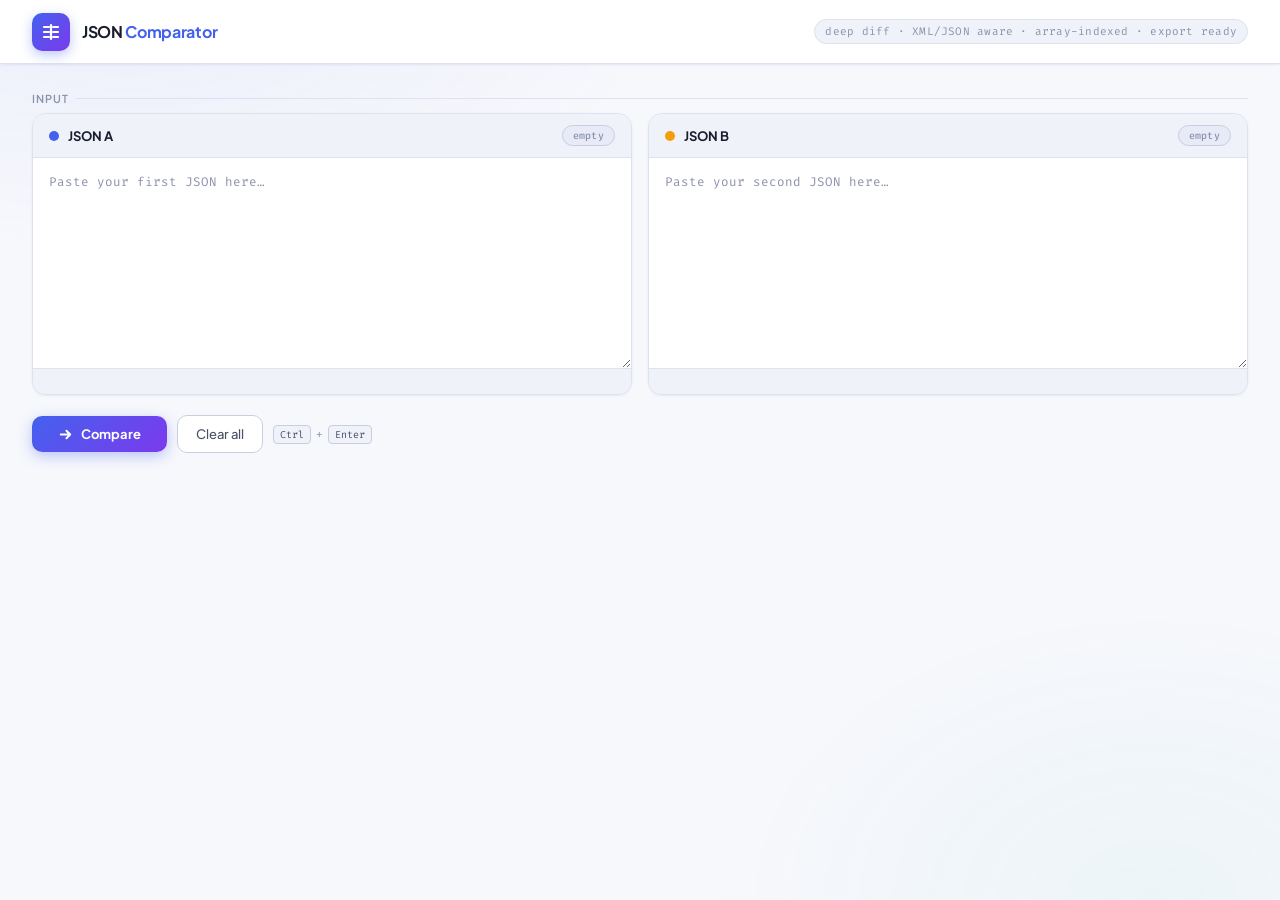
==== json-validator.html @ f87d9a8b "Update and rename json-validator.html.html to json-validator.html" ====
<!DOCTYPE html>
<html lang="en">
<head>
<meta charset="UTF-8"/>
<meta name="viewport" content="width=device-width, initial-scale=1.0"/>
<title>JSON Comparator</title>
<link href="https://fonts.googleapis.com/css2?family=Plus+Jakarta+Sans:wght@400;500;600;700&family=Fira+Code:wght@400;500&display=swap" rel="stylesheet"/>
<style>
*,*::before,*::after{box-sizing:border-box;margin:0;padding:0}
:root{
  --bg:#F7F8FC; --surface:#FFFFFF; --surface2:#F0F2FA; --surface3:#E8EBF7;
  --border:#DDE1F0; --border2:#C8CEDE;
  --text:#1A1D2E; --text2:#4A5068; --text3:#8B92AD;
  --blue:#4361EE; --blue-light:#EEF1FD; --blue-mid:#C5CEFC;
  --green:#2BB5A0; --green-light:#E8F8F6; --green-mid:#A8E6DF;
  --red:#E05263; --red-light:#FDEEF0; --red-mid:#F8BDC4;
  --amber:#F59E0B; --amber-light:#FEF3C7; --amber-mid:#FCD89A;
  --violet:#7C3AED; --violet-light:#EDE9FE;
  --radius-sm:6px; --radius:10px; --radius-lg:14px; --radius-xl:20px;
  --shadow-sm:0 1px 3px rgba(67,97,238,0.06),0 1px 2px rgba(0,0,0,0.04);
  --shadow:0 4px 16px rgba(67,97,238,0.08),0 1px 4px rgba(0,0,0,0.04);
  --shadow-lg:0 8px 32px rgba(67,97,238,0.12),0 2px 8px rgba(0,0,0,0.06);
  --sans:'Plus Jakarta Sans',sans-serif; --mono:'Fira Code',monospace;
}
html{font-family:var(--sans);background:var(--bg);color:var(--text);min-height:100vh}
body{min-height:100vh;display:flex;flex-direction:column}
body::before{content:'';position:fixed;inset:0;pointer-events:none;z-index:0;background:radial-gradient(ellipse 60% 40% at 10% 0%,rgba(67,97,238,0.06) 0%,transparent 70%),radial-gradient(ellipse 50% 50% at 90% 100%,rgba(43,181,160,0.05) 0%,transparent 70%)}

/* ── Header ── */
header{position:relative;z-index:10;background:var(--surface);border-bottom:1px solid var(--border);box-shadow:var(--shadow-sm);padding:0 2rem;display:flex;align-items:center;justify-content:space-between;height:64px;flex-shrink:0}
.logo{display:flex;align-items:center;gap:12px}
.logo-mark{width:38px;height:38px;border-radius:10px;background:linear-gradient(135deg,#4361EE 0%,#7C3AED 100%);display:flex;align-items:center;justify-content:center;box-shadow:0 4px 12px rgba(67,97,238,0.35)}
.logo-mark svg{width:20px;height:20px;fill:none;stroke:#fff;stroke-width:2.2;stroke-linecap:round;stroke-linejoin:round}
.logo-name{font-size:16px;font-weight:700;letter-spacing:-0.02em;color:var(--text)}
.logo-name em{font-style:normal;color:var(--blue)}
.header-tag{font-family:var(--mono);font-size:11px;color:var(--text3);background:var(--surface2);border:1px solid var(--border);padding:4px 10px;border-radius:20px;letter-spacing:0.02em}

/* ── Main ── */
main{position:relative;z-index:1;flex:1;display:flex;flex-direction:column;padding:1.75rem 2rem 2.5rem;gap:1.25rem;max-width:1440px;width:100%;margin:0 auto}
.section-label{font-size:11px;font-weight:600;letter-spacing:0.08em;text-transform:uppercase;color:var(--text3);display:flex;align-items:center;gap:8px;margin-bottom:8px}
.section-label::after{content:'';flex:1;height:1px;background:var(--border)}

/* ── Editors ── */
.editors{display:grid;grid-template-columns:1fr 1fr;gap:1rem}
.panel{background:var(--surface);border:1px solid var(--border);border-radius:var(--radius-lg);box-shadow:var(--shadow-sm);overflow:hidden;display:flex;flex-direction:column;transition:box-shadow 0.2s,border-color 0.2s}
.panel:focus-within{border-color:var(--blue-mid);box-shadow:var(--shadow)}
.panel-head{padding:11px 16px;display:flex;align-items:center;justify-content:space-between;background:var(--surface2);border-bottom:1px solid var(--border)}
.panel-id{display:flex;align-items:center;gap:9px;font-size:13px;font-weight:700;color:var(--text)}
.dot{width:10px;height:10px;border-radius:50%;flex-shrink:0}
.dot-a{background:var(--blue)} .dot-b{background:var(--amber)}
.badge{font-size:10px;font-family:var(--mono);font-weight:500;padding:3px 10px;border-radius:20px;letter-spacing:0.03em;transition:all 0.2s}
.badge-empty{background:var(--surface3);border:1px solid var(--border2);color:var(--text3)}
.badge-ok{background:var(--green-light);border:1px solid var(--green-mid);color:var(--green)}
.badge-err{background:var(--red-light);border:1px solid var(--red-mid);color:var(--red)}
textarea{flex:1;min-height:210px;resize:vertical;background:#fff;border:none;outline:none;color:var(--text);font-family:var(--mono);font-size:12.5px;line-height:1.7;padding:14px 16px;caret-color:var(--blue)}
textarea::placeholder{color:var(--text3)}
.panel-foot{border-top:1px solid var(--border);padding:6px 16px;min-height:26px;background:var(--surface2)}
.err-msg{font-size:11px;font-family:var(--mono);color:var(--red)}

/* ── Action bar ── */
.action-bar{display:flex;align-items:center;gap:10px;flex-wrap:wrap}
.btn-compare{font-family:var(--sans);font-size:13px;font-weight:700;padding:10px 26px;background:linear-gradient(135deg,#4361EE 0%,#7C3AED 100%);color:#fff;border:none;border-radius:var(--radius);cursor:pointer;box-shadow:0 4px 14px rgba(67,97,238,0.35);transition:transform 0.15s,box-shadow 0.15s;display:flex;align-items:center;gap:8px}
.btn-compare:hover{transform:translateY(-1px);box-shadow:0 6px 20px rgba(67,97,238,0.42)}
.btn-compare:active{transform:scale(0.97)}
.btn-compare svg{width:15px;height:15px}
.btn-clear{font-family:var(--sans);font-size:13px;font-weight:500;padding:10px 18px;background:var(--surface);color:var(--text2);border:1px solid var(--border2);border-radius:var(--radius);cursor:pointer;transition:all 0.15s}
.btn-clear:hover{background:var(--surface2);color:var(--text)}
.btn-export{font-family:var(--sans);font-size:12px;font-weight:600;padding:8px 14px;background:var(--surface);color:var(--text2);border:1px solid var(--border2);border-radius:var(--radius);cursor:pointer;transition:all 0.15s;display:flex;align-items:center;gap:6px}
.btn-export:hover{background:var(--surface2);color:var(--blue);border-color:var(--blue-mid)}
.btn-export svg{width:13px;height:13px;stroke:currentColor;fill:none;stroke-width:2;stroke-linecap:round;stroke-linejoin:round}
.export-group{display:flex;gap:6px;margin-left:auto}
.kbd-hint{font-family:var(--mono);font-size:11px;color:var(--text3);display:flex;align-items:center;gap:5px}
kbd{background:var(--surface2);border:1px solid var(--border2);border-radius:4px;padding:2px 6px;font-size:10px;font-family:var(--mono);color:var(--text2)}

/* ── Results ── */
.results{display:none;flex-direction:column;gap:1rem}
.results.visible{display:flex}
@keyframes fadeUp{from{opacity:0;transform:translateY(10px)}to{opacity:1;transform:translateY(0)}}
.results.visible{animation:fadeUp 0.3s ease}

/* ── Metrics ── */
.metrics{display:flex;gap:10px;flex-wrap:wrap}
.metric{background:var(--surface);border:1px solid var(--border);border-radius:var(--radius-lg);box-shadow:var(--shadow-sm);padding:14px 20px;min-width:100px;display:flex;flex-direction:column;gap:4px}
.metric-val{font-size:28px;font-weight:700;line-height:1;letter-spacing:-0.02em}
.metric-label{font-size:11px;font-weight:500;color:var(--text3);letter-spacing:0.04em}
.m-total .metric-val{color:var(--text)} .m-same .metric-val{color:var(--green)}
.m-diff .metric-val{color:var(--red)} .m-only-a .metric-val{color:var(--blue)} .m-only-b .metric-val{color:var(--amber)}

/* ── Controls ── */
.controls{display:flex;align-items:center;gap:10px;flex-wrap:wrap}
.filters{display:flex;gap:6px;flex-wrap:wrap}
.filter-btn{font-family:var(--sans);font-size:12px;font-weight:600;padding:6px 14px;border-radius:20px;border:1.5px solid var(--border2);background:var(--surface);color:var(--text2);cursor:pointer;transition:all 0.15s}
.filter-btn:hover{background:var(--surface2)}
.filter-btn.active{background:var(--blue);border-color:var(--blue);color:#fff;box-shadow:0 2px 8px rgba(67,97,238,0.3)}
.filter-btn.f-same.active{background:var(--green);border-color:var(--green);color:#fff;box-shadow:0 2px 8px rgba(43,181,160,0.3)}
.filter-btn.f-different.active{background:var(--red);border-color:var(--red);color:#fff;box-shadow:0 2px 8px rgba(224,82,99,0.3)}
.filter-btn.f-only-a.active{background:var(--blue);border-color:var(--blue);color:#fff}
.filter-btn.f-only-b.active{background:var(--amber);border-color:var(--amber);color:#fff;box-shadow:0 2px 8px rgba(245,158,11,0.3)}
.search-wrap{margin-left:auto}
.search-box{position:relative;display:flex;align-items:center}
.search-box svg{position:absolute;left:10px;width:14px;height:14px;stroke:var(--text3);stroke-width:2;fill:none;pointer-events:none}
.search-box input{font-family:var(--sans);font-size:13px;padding:7px 12px 7px 32px;width:220px;background:var(--surface);color:var(--text);border:1px solid var(--border2);border-radius:var(--radius);outline:none;transition:all 0.2s;box-shadow:var(--shadow-sm)}
.search-box input:focus{border-color:var(--blue);box-shadow:0 0 0 3px rgba(67,97,238,0.12)}
.search-box input::placeholder{color:var(--text3)}

/* ── Table ── */
.table-card{background:var(--surface);border:1px solid var(--border);border-radius:var(--radius-lg);box-shadow:var(--shadow);overflow:hidden;overflow-x:auto}
table{width:100%;border-collapse:collapse;table-layout:fixed;min-width:600px}
thead{background:var(--surface2)}
th{padding:11px 16px;text-align:left;font-size:11px;font-weight:600;color:var(--text3);letter-spacing:0.07em;text-transform:uppercase;border-bottom:2px solid var(--border)}
td{padding:10px 16px;font-size:12.5px;border-bottom:1px solid var(--border);vertical-align:top;word-break:break-word;transition:background 0.1s}
tr:last-child td{border-bottom:none}
tbody tr.data-row:hover td{background:var(--blue-light)}
tr.grp td{background:var(--surface2);font-size:11px;font-weight:700;letter-spacing:0.06em;color:var(--text3);text-transform:uppercase;padding:6px 16px;border-bottom:1px solid var(--border)}
tr.grp td .grp-name{color:var(--blue);font-family:var(--mono);font-size:12px}
tr.grp td .grp-meta{color:var(--text3);font-size:10px;font-weight:400}
col.ck{width:22%} col.cs{width:10%} col.ca{width:30%} col.cb{width:30%} col.cact{width:8%}
.kpath{font-family:var(--mono);font-size:11px;color:var(--text3)}
.kleaf{font-family:var(--mono);font-size:12px;font-weight:500;color:var(--text)}
.pill{display:inline-block;padding:3px 10px;border-radius:20px;font-size:10px;font-weight:700;letter-spacing:0.03em}
.p-same{background:var(--green-light);color:var(--green);border:1px solid var(--green-mid)}
.p-diff{background:var(--red-light);color:var(--red);border:1px solid var(--red-mid)}
.p-oa{background:var(--blue-light);color:var(--blue);border:1px solid var(--blue-mid)}
.p-ob{background:var(--amber-light);color:var(--amber);border:1px solid var(--amber-mid)}
.val{font-family:var(--mono);font-size:12px}
.v-null{color:var(--text3)} .v-bool{color:var(--violet)} .v-num{color:#E67E22}
.v-str{color:var(--text)} .v-a{color:var(--blue)} .v-b{color:#D97706} .v-miss{color:var(--text3);font-style:italic}
.val-truncated{cursor:pointer;position:relative}
.val-truncated .truncated-text{display:block;max-height:60px;overflow:hidden;position:relative}
.val-truncated .truncated-text::after{content:'';position:absolute;bottom:0;left:0;right:0;height:20px;background:linear-gradient(transparent,rgba(255,255,255,0.9))}

/* ── Row actions ── */
.row-actions{display:flex;gap:4px;align-items:flex-start;flex-wrap:wrap}
.icon-btn{display:inline-flex;align-items:center;justify-content:center;width:26px;height:26px;border-radius:6px;border:1px solid var(--border2);background:var(--surface);cursor:pointer;transition:all 0.15s;color:var(--text3)}
.icon-btn:hover{background:var(--blue-light);border-color:var(--blue-mid);color:var(--blue)}
.icon-btn svg{width:13px;height:13px;stroke:currentColor;fill:none;stroke-width:2;stroke-linecap:round;stroke-linejoin:round}
.icon-btn.copied{background:var(--green-light);border-color:var(--green-mid);color:var(--green)}

/* ── Expand panel ── */
tr.expand-row td{padding:0;border-bottom:1px solid var(--border)}
.expand-panel{display:none;padding:16px;background:var(--surface2)}
.expand-panel.open{display:block}
.expand-panel-inner{display:grid;grid-template-columns:1fr 1fr;gap:12px}
.diff-pane{background:var(--surface);border:1px solid var(--border);border-radius:var(--radius);overflow:hidden}
.diff-pane-head{padding:7px 12px;font-size:11px;font-weight:700;letter-spacing:0.05em;border-bottom:1px solid var(--border);display:flex;align-items:center;justify-content:space-between}
.diff-pane-head.pa{background:var(--blue-light);color:var(--blue)}
.diff-pane-head.pb{background:var(--amber-light);color:var(--amber)}
.diff-pane-head.ps{background:var(--green-light);color:var(--green)}
.diff-pane-copy{cursor:pointer;font-size:10px;padding:2px 8px;border-radius:4px;border:1px solid currentColor;opacity:0.7;background:transparent;font-family:var(--sans);font-weight:600;transition:opacity 0.15s}
.diff-pane-copy:hover{opacity:1}
.diff-body{padding:12px;font-family:var(--mono);font-size:11.5px;line-height:1.7;overflow-x:auto;max-height:340px;overflow-y:auto;white-space:pre}
/* line-diff highlights */
.diff-line{display:block;padding:0 4px;margin:0 -4px;border-radius:3px}
.diff-line.added{background:rgba(43,181,160,0.12);color:var(--green)}
.diff-line.removed{background:rgba(224,82,99,0.12);color:var(--red);text-decoration:line-through;text-decoration-color:rgba(224,82,99,0.4)}
.diff-line.changed-a{background:rgba(67,97,238,0.1);color:var(--blue)}
.diff-line.changed-b{background:rgba(245,158,11,0.12);color:#D97706}
.xml-tag{color:#7C3AED} .xml-attr{color:#E05263} .xml-val{color:var(--green)} .xml-text{color:var(--text)}
.json-key{color:var(--blue)} .json-str{color:var(--green)} .json-num{color:#E67E22} .json-bool{color:var(--violet)} .json-null{color:var(--text3)}

.no-rows{padding:48px;text-align:center;color:var(--text3);font-size:14px}
.no-rows strong{display:block;font-size:16px;margin-bottom:4px;color:var(--text2)}

/* ── Modal ── */
.modal-overlay{display:none;position:fixed;inset:0;background:rgba(26,29,46,0.5);z-index:1000;align-items:center;justify-content:center;backdrop-filter:blur(4px)}
.modal-overlay.open{display:flex}
.modal{background:var(--surface);border:1px solid var(--border);border-radius:var(--radius-xl);box-shadow:var(--shadow-lg);width:min(90vw,800px);max-height:80vh;display:flex;flex-direction:column;overflow:hidden}
.modal-head{padding:16px 20px;border-bottom:1px solid var(--border);display:flex;align-items:center;justify-content:space-between;background:var(--surface2)}
.modal-title{font-size:14px;font-weight:700;color:var(--text)}
.modal-sub{font-size:11px;font-family:var(--mono);color:var(--text3);margin-top:2px}
.modal-close{width:28px;height:28px;border-radius:6px;border:1px solid var(--border2);background:transparent;cursor:pointer;display:flex;align-items:center;justify-content:center;color:var(--text2);transition:all 0.15s}
.modal-close:hover{background:var(--red-light);border-color:var(--red-mid);color:var(--red)}
.modal-close svg{width:14px;height:14px;stroke:currentColor;fill:none;stroke-width:2.5;stroke-linecap:round}
.modal-body{overflow-y:auto;padding:16px;display:grid;grid-template-columns:1fr 1fr;gap:12px;flex:1}

/* scrollbar */
::-webkit-scrollbar{width:6px;height:6px}
::-webkit-scrollbar-track{background:transparent}
::-webkit-scrollbar-thumb{background:var(--border2);border-radius:3px}
::-webkit-scrollbar-thumb:hover{background:var(--blue-mid)}

@media(max-width:700px){
  .editors{grid-template-columns:1fr} main{padding:1rem}
  .controls{flex-direction:column;align-items:flex-start}
  .search-wrap{margin-left:0;width:100%} .search-box input{width:100%}
  .kbd-hint,.header-tag{display:none}
  .expand-panel-inner{grid-template-columns:1fr}
  .modal-body{grid-template-columns:1fr}
}
</style>
</head>
<body>

<header>
  <div class="logo">
    <div class="logo-mark">
      <svg viewBox="0 0 20 20"><path d="M3 5h5M3 10h5M3 15h5"/><path d="M12 5h5M12 10h5M12 15h5"/><line x1="10" y1="3" x2="10" y2="17"/></svg>
    </div>
    <div class="logo-name">JSON <em>Comparator</em></div>
  </div>
  <div class="header-tag">deep diff · XML/JSON aware · array-indexed · export ready</div>
</header>

<main>
  <div>
    <div class="section-label">Input</div>
    <div class="editors">
      <div class="panel">
        <div class="panel-head">
          <div class="panel-id"><div class="dot dot-a"></div>JSON A</div>
          <span class="badge badge-empty" id="badge-a">empty</span>
        </div>
        <textarea id="ta-a" placeholder="Paste your first JSON here…"></textarea>
        <div class="panel-foot"><div class="err-msg" id="err-a"></div></div>
      </div>
      <div class="panel">
        <div class="panel-head">
          <div class="panel-id"><div class="dot dot-b"></div>JSON B</div>
          <span class="badge badge-empty" id="badge-b">empty</span>
        </div>
        <textarea id="ta-b" placeholder="Paste your second JSON here…"></textarea>
        <div class="panel-foot"><div class="err-msg" id="err-b"></div></div>
      </div>
    </div>
  </div>

  <div class="action-bar">
    <button class="btn-compare" id="btn-compare">
      <svg viewBox="0 0 16 16" fill="none" stroke="currentColor" stroke-width="2.2" stroke-linecap="round" stroke-linejoin="round"><path d="M3 8h10M9 4l4 4-4 4"/></svg>
      Compare
    </button>
    <button class="btn-clear" id="btn-clear">Clear all</button>
    <div class="kbd-hint"><kbd>Ctrl</kbd><span>+</span><kbd>Enter</kbd></div>
    <div class="export-group" id="export-group" style="display:none">
      <button class="btn-export" id="btn-csv">
        <svg viewBox="0 0 16 16"><rect x="2" y="2" width="12" height="12" rx="1"/><path d="M2 6h12M6 6v8"/></svg>
        Export CSV
      </button>
      <button class="btn-export" id="btn-html">
        <svg viewBox="0 0 16 16"><path d="M4 4l-2 8 2 0M12 4l2 8-2 0M6 12l4 0M7 8l2 0"/></svg>
        Export HTML
      </button>
    </div>
  </div>

  <div class="results" id="results">
    <div>
      <div class="section-label">Summary</div>
      <div class="metrics" id="metrics"></div>
    </div>
    <div>
      <div class="section-label">Detailed comparison</div>
      <div class="controls">
        <div class="filters" id="filters">
          <button class="filter-btn active" data-f="all">All</button>
          <button class="filter-btn f-same" data-f="same">Same</button>
          <button class="filter-btn f-different" data-f="different">Different</button>
          <button class="filter-btn f-only-a" data-f="only-a">Only in A</button>
          <button class="filter-btn f-only-b" data-f="only-b">Only in B</button>
        </div>
        <div class="search-wrap">
          <div class="search-box">
            <svg viewBox="0 0 16 16"><circle cx="6.5" cy="6.5" r="4"/><path d="M10 10l3 3"/></svg>
            <input type="text" id="search" placeholder="Search parameter…"/>
          </div>
        </div>
      </div>
      <div style="margin-top:10px" class="table-card">
        <table id="main-table">
          <colgroup><col class="ck"><col class="cs"><col class="ca"><col class="cb"><col class="cact"></colgroup>
          <thead><tr><th>Parameter</th><th>Status</th><th>Value — A</th><th>Value — B</th><th>Actions</th></tr></thead>
          <tbody id="tbody"></tbody>
        </table>
      </div>
    </div>
  </div>
</main>

<!-- Modal for full diff -->
<div class="modal-overlay" id="modal-overlay">
  <div class="modal">
    <div class="modal-head">
      <div>
        <div class="modal-title" id="modal-title">Full diff</div>
        <div class="modal-sub" id="modal-sub"></div>
      </div>
      <button class="modal-close" id="modal-close"><svg viewBox="0 0 14 14"><path d="M1 1l12 12M13 1L1 13"/></svg></button>
    </div>
    <div class="modal-body" id="modal-body"></div>
  </div>
</div>

<script>
(function(){
const $=id=>document.getElementById(id);
const taA=$('ta-a'),taB=$('ta-b'),errA=$('err-a'),errB=$('err-b');
const bA=$('badge-a'),bB=$('badge-b');
const resultsEl=$('results'),metricsEl=$('metrics'),tbody=$('tbody');
const searchIn=$('search'),filtersEl=$('filters');
const exportGrp=$('export-group');
let allRows=[],activeFilter='all',searchQuery='';

/* ── Parse ── */
function tryParse(s){s=s.trim();if(!s)return{ok:false,empty:true};try{return{ok:true,val:JSON.parse(s)};}catch(e){return{ok:false,err:e.message};}}
function esc(s){return String(s).replace(/&/g,'&amp;').replace(/</g,'&lt;').replace(/>/g,'&gt;');}

/* ── Deep flatten ── */
function flatten(node){
  const out={};
  function walk(n,p){
    if(n===null||typeof n!=='object'){out[p]=n;return;}
    if(Array.isArray(n)){if(!n.length){out[p]='[]';return;}n.forEach((x,i)=>walk(x,p+'['+i+']'));return;}
    const ks=Object.keys(n);if(!ks.length){out[p]='{}';return;}ks.forEach(k=>walk(n[k],p?p+'.'+k:k));
  }
  walk(node,'');return out;
}

/* ── Detect content type ── */
function detectType(s){
  if(typeof s!=='string')return'plain';
  const t=s.trim();
  if(t.startsWith('<')&&t.includes('>'))return'xml';
  if((t.startsWith('{')||t.startsWith('['))&&(t.includes(':')||t.includes(',')))return'json';
  return'plain';
}

/* ── Pretty print XML ── */
function prettyXML(xml){
  try{
    let indent=0,out='',inTag=false;
    const lines=xml.replace(/>\s*</g,'>\n<').split('\n');
    lines.forEach(line=>{
      line=line.trim();if(!line)return;
      if(line.match(/^<\/[^>]+>$/))indent=Math.max(0,indent-1);
      out+='  '.repeat(indent)+line+'\n';
      if(line.match(/^<[^\/!][^>]*[^\/]>$/)&&!line.match(/^<[^>]+\/>$/))indent++;
      else if(line.match(/^<[^\/!][^>]*\/>$/)){}
    });
    return out.trim();
  }catch(e){return xml;}
}

/* ── Pretty print JSON ── */
function prettyJSON(s){try{return JSON.stringify(JSON.parse(s),null,2);}catch(e){return s;}}

/* ── Syntax highlight XML ── */
function highlightXML(s){
  return esc(s)
    .replace(/(&lt;\/?[\w:.-]+)(\s|&gt;)/g,'<span class="xml-tag">$1</span>$2')
    .replace(/(&lt;[\w:.-]+)((?:\s+[\w:.-]+=(?:"[^"]*"|'[^']*'))*)/g,(_,tag,attrs)=>tag+attrs.replace(/([\w:.-]+)=(&quot;[^&]*&quot;|'[^']*')/g,'<span class="xml-attr">$1</span>=<span class="xml-val">$2</span>'))
    .replace(/&gt;([^&<]+)&lt;/g,'&gt;<span class="xml-text">$1</span>&lt;');
}

/* ── Syntax highlight JSON ── */
function highlightJSON(s){
  return esc(s)
    .replace(/"([^"]+)"(\s*:)/g,'<span class="json-key">"$1"</span>$2')
    .replace(/:\s*"([^"]*)"/g,': <span class="json-str">"$1"</span>')
    .replace(/:\s*(-?\d+\.?\d*)/g,': <span class="json-num">$1</span>')
    .replace(/:\s*(true|false)/g,': <span class="json-bool">$1</span>')
    .replace(/:\s*(null)/g,': <span class="json-null">$1</span>');
}

/* ── Line diff ── */
function lineDiff(a,b){
  const la=a.split('\n'),lb=b.split('\n');
  const outA=[],outB=[];
  const maxLen=Math.max(la.length,lb.length);
  for(let i=0;i<maxLen;i++){
    const lineA=la[i],lineB=lb[i];
    if(lineA===undefined){outA.push({text:'',cls:'removed'});outB.push({text:lineB,cls:'added'});}
    else if(lineB===undefined){outA.push({text:lineA,cls:'removed'});outB.push({text:'',cls:'added'});}
    else if(lineA===lineB){outA.push({text:lineA,cls:''});outB.push({text:lineB,cls:''});}
    else{outA.push({text:lineA,cls:'changed-a'});outB.push({text:lineB,cls:'changed-b'});}
  }
  return{outA,outB};
}

function renderDiffLines(lines,highlighter){
  return lines.map(l=>{
    const h=highlighter?highlighter(l.text):esc(l.text);
    return l.cls?`<span class="diff-line ${l.cls}">${h||'&nbsp;'}</span>`:`<span class="diff-line">${h||'&nbsp;'}</span>`;
  }).join('\n');
}

/* ── Live validate ── */
function lv(ta,err,badge){
  const v=ta.value.trim();
  if(!v){err.textContent='';badge.className='badge badge-empty';badge.textContent='empty';return;}
  const r=tryParse(v);
  if(r.ok){err.textContent='';badge.className='badge badge-ok';badge.textContent='valid JSON';}
  else{err.textContent=r.err;badge.className='badge badge-err';badge.textContent='invalid';}
}
taA.addEventListener('input',()=>lv(taA,errA,bA));
taB.addEventListener('input',()=>lv(taB,errB,bB));

/* ── Compare ── */
function compare(){
  const rA=tryParse(taA.value),rB=tryParse(taB.value);
  let blocked=false;
  if(rA.empty){errA.textContent='Please paste JSON A.';bA.className='badge badge-err';bA.textContent='empty';blocked=true;}
  else if(!rA.ok){errA.textContent=rA.err;bA.className='badge badge-err';bA.textContent='invalid';blocked=true;}
  if(rB.empty){errB.textContent='Please paste JSON B.';bB.className='badge badge-err';bB.textContent='empty';blocked=true;}
  else if(!rB.ok){errB.textContent=rB.err;bB.className='badge badge-err';bB.textContent='invalid';blocked=true;}
  if(blocked)return;
  const fA=flatten(rA.val),fB=flatten(rB.val);
  const keys=Array.from(new Set([...Object.keys(fA),...Object.keys(fB)])).sort((a,b)=>a.localeCompare(b,undefined,{numeric:true,sensitivity:'base'}));
  allRows=keys.map(k=>{
    const inA=k in fA,inB=k in fB;
    let st;
    if(inA&&inB)st=JSON.stringify(fA[k])===JSON.stringify(fB[k])?'same':'different';
    else if(inA)st='only-a';else st='only-b';
    return{key:k,status:st,valA:fA[k],valB:fB[k]};
  });
  activeFilter='all';searchIn.value='';searchQuery='';
  document.querySelectorAll('.filter-btn').forEach(b=>b.classList.toggle('active',b.dataset.f==='all'));
  renderMetrics();renderTable();
  resultsEl.className='results visible';
  exportGrp.style.display='flex';
  setTimeout(()=>resultsEl.scrollIntoView({behavior:'smooth',block:'start'}),50);
}

/* ── Metrics ── */
function renderMetrics(){
  const same=allRows.filter(r=>r.status==='same').length;
  const diff=allRows.filter(r=>r.status==='different').length;
  const oA=allRows.filter(r=>r.status==='only-a').length;
  const oB=allRows.filter(r=>r.status==='only-b').length;
  metricsEl.innerHTML=`
    <div class="metric m-total"><div class="metric-val">${allRows.length}</div><div class="metric-label">Total keys</div></div>
    <div class="metric m-same"><div class="metric-val">${same}</div><div class="metric-label">Identical</div></div>
    <div class="metric m-diff"><div class="metric-val">${diff}</div><div class="metric-label">Different</div></div>
    <div class="metric m-only-a"><div class="metric-val">${oA}</div><div class="metric-label">Only in A</div></div>
    <div class="metric m-only-b"><div class="metric-val">${oB}</div><div class="metric-label">Only in B</div></div>`;
}

/* ── Value cell (truncated) ── */
function isLong(v){return typeof v==='string'&&v.length>120;}
function rv(v,side){
  const sc=side==='a'?'v-a':side==='b'?'v-b':'';
  if(v===undefined)return'<span class="val v-miss">—</span>';
  if(v===null)return`<span class="val v-null ${sc}">null</span>`;
  if(v==='[]')return`<span class="val v-null">[ ] empty array</span>`;
  if(v==='{}')return`<span class="val v-null">{ } empty object</span>`;
  if(typeof v==='boolean')return`<span class="val v-bool ${sc}">${v}</span>`;
  if(typeof v==='number')return`<span class="val v-num ${sc}">${v}</span>`;
  if(isLong(v)){
    const preview=esc(v.substring(0,160))+'…';
    return`<span class="val v-str ${sc} val-truncated"><span class="truncated-text">${preview}</span></span>`;
  }
  return`<span class="val v-str ${sc}">${esc(String(v))}</span>`;
}

/* ── Key ── */
function rk(k){
  let idx=-1;for(let i=k.length-1;i>=0;i--){if(k[i]==='.'||k[i]==='['){idx=i;break;}}
  if(idx<=0)return`<span class="kleaf">${esc(k)}</span>`;
  return`<span class="kpath">${esc(k.slice(0,idx))}</span><span class="kleaf">${esc(k.slice(idx))}</span>`;
}

const pills={same:'<span class="pill p-same">same</span>',different:'<span class="pill p-diff">different</span>','only-a':'<span class="pill p-oa">only A</span>','only-b':'<span class="pill p-ob">only B</span>'};

/* ── Build inline expand pane ── */
function buildExpandHTML(r){
  const sA=String(r.valA??''),sB=String(r.valB??'');
  const type=detectType(sA)||detectType(sB);
  let ppA=sA,ppB=sB,hlFn=null;
  if(type==='xml'){ppA=prettyXML(sA);ppB=prettyXML(sB);hlFn=highlightXML;}
  else if(type==='json'){ppA=prettyJSON(sA);ppB=prettyJSON(sB);hlFn=highlightJSON;}

  if(r.status==='same'){
    const hl=hlFn?hlFn(ppA):esc(ppA);
    return`<div class="expand-panel-inner" style="grid-template-columns:1fr">
      <div class="diff-pane">
        <div class="diff-pane-head ps"><span>Both values identical</span><button class="diff-pane-copy" onclick="copyText(${JSON.stringify(sA)},this)">Copy</button></div>
        <div class="diff-body">${hl}</div>
      </div></div>`;
  }
  if(r.status==='only-a'){
    const hl=hlFn?hlFn(ppA):esc(ppA);
    return`<div class="expand-panel-inner" style="grid-template-columns:1fr">
      <div class="diff-pane">
        <div class="diff-pane-head pa"><span>Value — A only</span><button class="diff-pane-copy" onclick="copyText(${JSON.stringify(sA)},this)">Copy</button></div>
        <div class="diff-body">${hl}</div>
      </div></div>`;
  }
  if(r.status==='only-b'){
    const hl=hlFn?hlFn(ppB):esc(ppB);
    return`<div class="expand-panel-inner" style="grid-template-columns:1fr">
      <div class="diff-pane">
        <div class="diff-pane-head pb"><span>Value — B only</span><button class="diff-pane-copy" onclick="copyText(${JSON.stringify(sB)},this)">Copy</button></div>
        <div class="diff-body">${hl}</div>
      </div></div>`;
  }
  // different — side-by-side diff
  const{outA,outB}=lineDiff(ppA,ppB);
  const hlA=renderDiffLines(outA,hlFn);
  const hlB=renderDiffLines(outB,hlFn);
  return`<div class="expand-panel-inner">
    <div class="diff-pane">
      <div class="diff-pane-head pa"><span>Value — A</span><button class="diff-pane-copy" onclick="copyText(${JSON.stringify(sA)},this)">Copy</button></div>
      <div class="diff-body">${hlA}</div>
    </div>
    <div class="diff-pane">
      <div class="diff-pane-head pb"><span>Value — B</span><button class="diff-pane-copy" onclick="copyText(${JSON.stringify(sB)},this)">Copy</button></div>
      <div class="diff-body">${hlB}</div>
    </div>
  </div>`;
}

/* ── Render table ── */
function renderTable(){
  const rows=allRows.filter(r=>{
    if(activeFilter!=='all'&&r.status!==activeFilter)return false;
    if(searchQuery&&!r.key.toLowerCase().includes(searchQuery))return false;
    return true;
  });
  if(!rows.length){
    tbody.innerHTML='<tr><td colspan="5"><div class="no-rows"><strong>Nothing to show</strong>No parameters match the current filter.</div></td></tr>';
    return;
  }
  let lastTop=null,html=[];
  rows.forEach((r,idx)=>{
    const top=r.key.split(/[\.\[]/)[0];
    if(top!==lastTop){
      lastTop=top;
      const total=rows.filter(x=>x.key.split(/[\.\[]/)[0]===top).length;
      const diffs=rows.filter(x=>x.key.split(/[\.\[]/)[0]===top&&x.status!=='same').length;
      html.push(`<tr class="grp"><td colspan="5"><span class="grp-name">${esc(top)}</span>&ensp;<span class="grp-meta">${total} key${total!==1?'s':''}${diffs?' · '+diffs+' difference'+(diffs>1?'s':''):' · all identical'}</span></td></tr>`);
    }
    let vA,vB;
    if(r.status==='same'){vA=rv(r.valA,'');vB=rv(r.valB,'');}
    else if(r.status==='different'){vA=rv(r.valA,'a');vB=rv(r.valB,'b');}
    else if(r.status==='only-a'){vA=rv(r.valA,'a');vB='<span class="val v-miss">—</span>';}
    else{vA='<span class="val v-miss">—</span>';vB=rv(r.valB,'b');}

    const hasExpand=r.status!=='same'||(typeof r.valA==='string'&&r.valA.length>60);
    const expandId=`exp-${idx}`;
    const expandBtn=hasExpand?`<button class="icon-btn" title="Expand / diff" onclick="toggleExpand('${expandId}',${idx})"><svg viewBox="0 0 16 16"><path d="M3 5l5 5 5-5"/></svg></button>`:'';
    const copyABtn=r.valA!==undefined?`<button class="icon-btn" title="Copy A" onclick="copyVal(${idx},'a',this)"><svg viewBox="0 0 16 16"><rect x="5" y="5" width="9" height="9" rx="1"/><path d="M11 5V3H2v9h2"/></svg></button>`:'';
    const copyBBtn=r.valB!==undefined?`<button class="icon-btn" title="Copy B" onclick="copyVal(${idx},'b',this)"><svg viewBox="0 0 16 16"><rect x="5" y="5" width="9" height="9" rx="1"/><path d="M11 5V3H2v9h2"/></svg></button>`:'';

    html.push(`<tr class="data-row" data-idx="${idx}"><td>${rk(r.key)}</td><td>${pills[r.status]}</td><td>${vA}</td><td>${vB}</td><td><div class="row-actions">${expandBtn}${copyABtn}${copyBBtn}</div></td></tr>`);
    if(hasExpand){html.push(`<tr class="expand-row" id="${expandId}"><td colspan="5"><div class="expand-panel" id="ep-${idx}"></div></td></tr>`);}
  });
  tbody.innerHTML=html.join('');
  // store rows reference for expand
  window._rows=rows;
}

/* ── Expand toggle ── */
window.toggleExpand=function(trId,idx){
  const tr=$(trId),ep=$(`ep-${idx}`);
  if(!tr||!ep)return;
  const isOpen=ep.classList.contains('open');
  if(isOpen){ep.classList.remove('open');ep.innerHTML='';tr.style.display='none';}
  else{
    ep.innerHTML=buildExpandHTML(window._rows[idx]);
    ep.classList.add('open');
    tr.style.display='';
  }
};

/* ── Copy helpers ── */
window.copyVal=function(idx,side,btn){
  const r=window._rows[idx];
  const v=side==='a'?r.valA:r.valB;
  copyText(String(v??''),btn);
};
window.copyText=function(text,btn){
  navigator.clipboard.writeText(text).then(()=>{
    if(btn){const orig=btn.textContent;btn.textContent='✓ Copied';btn.classList.add('copied');setTimeout(()=>{btn.textContent=orig;btn.classList.remove('copied');},1500);}
  }).catch(()=>{
    const ta=document.createElement('textarea');ta.value=text;document.body.appendChild(ta);ta.select();document.execCommand('copy');document.body.removeChild(ta);
    if(btn){const orig=btn.textContent;btn.textContent='✓ Copied';setTimeout(()=>{btn.textContent=orig;},1500);}
  });
};

/* ── Export CSV ── */
$('btn-csv').addEventListener('click',()=>{
  const header='"Parameter","Status","Value A","Value B"\n';
  const rows=allRows.map(r=>{
    const q=s=>'"'+String(s??'').replace(/"/g,'""')+'"';
    return[q(r.key),q(r.status),q(r.valA??''),q(r.valB??'')].join(',');
  }).join('\n');
  download('json-comparison.csv','text/csv',header+rows);
});

/* ── Export HTML ── */
$('btn-html').addEventListener('click',()=>{
  const now=new Date().toLocaleString();
  let rows='';
  allRows.forEach(r=>{
    const bg=r.status==='same'?'#E8F8F6':r.status==='different'?'#FDEEF0':r.status==='only-a'?'#EEF1FD':'#FEF3C7';
    const color=r.status==='same'?'#2BB5A0':r.status==='different'?'#E05263':r.status==='only-a'?'#4361EE':'#F59E0B';
    rows+=`<tr><td style="font-family:monospace;font-size:12px">${r.key}</td><td><span style="background:${bg};color:${color};padding:2px 8px;border-radius:12px;font-size:11px;font-weight:700">${r.status}</span></td><td style="font-family:monospace;font-size:12px;color:#4361EE">${String(r.valA??'—')}</td><td style="font-family:monospace;font-size:12px;color:#D97706">${String(r.valB??'—')}</td></tr>`;
  });
  const html=`<!DOCTYPE html><html><head><meta charset="UTF-8"><title>JSON Comparison Report</title><style>body{font-family:sans-serif;padding:2rem;background:#F7F8FC}h1{font-size:20px;margin-bottom:4px;color:#1A1D2E}p{font-size:12px;color:#8B92AD;margin-bottom:1.5rem}table{width:100%;border-collapse:collapse;background:#fff;border-radius:10px;overflow:hidden;box-shadow:0 2px 8px rgba(0,0,0,0.08)}th{padding:10px 14px;text-align:left;font-size:11px;color:#8B92AD;text-transform:uppercase;letter-spacing:0.06em;border-bottom:2px solid #DDE1F0;background:#F0F2FA}td{padding:9px 14px;border-bottom:1px solid #DDE1F0;vertical-align:top;word-break:break-word;font-size:13px}</style></head><body><h1>JSON Comparison Report</h1><p>Generated: ${now}</p><table><thead><tr><th>Parameter</th><th>Status</th><th>Value A</th><th>Value B</th></tr></thead><tbody>${rows}</tbody></table></body></html>`;
  download('json-comparison.html','text/html',html);
});

function download(name,type,content){
  const a=document.createElement('a');
  a.href=URL.createObjectURL(new Blob([content],{type}));
  a.download=name;a.click();URL.revokeObjectURL(a.href);
}

/* ── Events ── */
$('btn-compare').addEventListener('click',compare);
$('btn-clear').addEventListener('click',()=>{
  taA.value='';taB.value='';
  errA.textContent='';errB.textContent='';
  bA.className='badge badge-empty';bA.textContent='empty';
  bB.className='badge badge-empty';bB.textContent='empty';
  resultsEl.className='results';allRows=[];exportGrp.style.display='none';
});
filtersEl.addEventListener('click',e=>{
  const btn=e.target.closest('.filter-btn');if(!btn)return;
  activeFilter=btn.dataset.f;
  document.querySelectorAll('.filter-btn').forEach(b=>b.classList.toggle('active',b===btn));
  renderTable();
});
searchIn.addEventListener('input',e=>{searchQuery=e.target.value.trim().toLowerCase();renderTable();});
document.addEventListener('keydown',e=>{if((e.ctrlKey||e.metaKey)&&e.key==='Enter'){e.preventDefault();compare();}if(e.key==='Escape'){closeModal();}});

/* ── Modal ── */
function closeModal(){$('modal-overlay').classList.remove('open');}
$('modal-close').addEventListener('click',closeModal);
$('modal-overlay').addEventListener('click',e=>{if(e.target===$('modal-overlay'))closeModal();});
})();
</script>
</body>
</html>
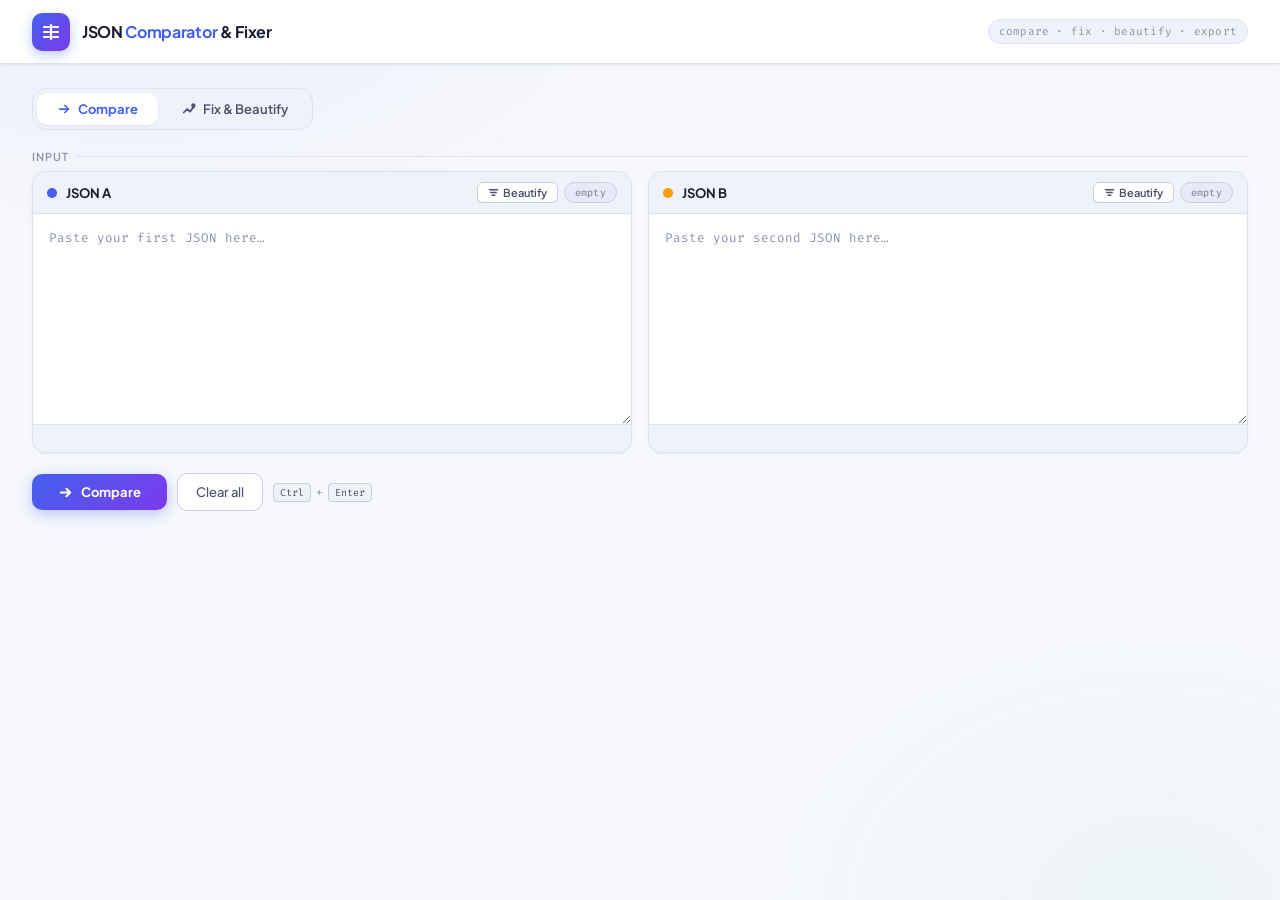
==== commit baa2dcf9: "Add files via upload" ====
--- a/json-validator.html
+++ b/json-validator.html
@@ -3,7 +3,7 @@
 <head>
 <meta charset="UTF-8"/>
 <meta name="viewport" content="width=device-width, initial-scale=1.0"/>
-<title>JSON Comparator</title>
+<title>JSON Comparator & Fixer</title>
 <link href="https://fonts.googleapis.com/css2?family=Plus+Jakarta+Sans:wght@400;500;600;700&family=Fira+Code:wght@400;500&display=swap" rel="stylesheet"/>
 <style>
 *,*::before,*::after{box-sizing:border-box;margin:0;padding:0}
@@ -24,53 +24,92 @@
 }
 html{font-family:var(--sans);background:var(--bg);color:var(--text);min-height:100vh}
 body{min-height:100vh;display:flex;flex-direction:column}
-body::before{content:'';position:fixed;inset:0;pointer-events:none;z-index:0;background:radial-gradient(ellipse 60% 40% at 10% 0%,rgba(67,97,238,0.06) 0%,transparent 70%),radial-gradient(ellipse 50% 50% at 90% 100%,rgba(43,181,160,0.05) 0%,transparent 70%)}
+body::before{content:'';position:fixed;inset:0;pointer-events:none;z-index:0;
+  background:radial-gradient(ellipse 60% 40% at 10% 0%,rgba(67,97,238,0.06) 0%,transparent 70%),
+             radial-gradient(ellipse 50% 50% at 90% 100%,rgba(43,181,160,0.05) 0%,transparent 70%)}
 
 /* ── Header ── */
-header{position:relative;z-index:10;background:var(--surface);border-bottom:1px solid var(--border);box-shadow:var(--shadow-sm);padding:0 2rem;display:flex;align-items:center;justify-content:space-between;height:64px;flex-shrink:0}
+header{position:relative;z-index:10;background:var(--surface);border-bottom:1px solid var(--border);
+  box-shadow:var(--shadow-sm);padding:0 2rem;display:flex;align-items:center;justify-content:space-between;height:64px;flex-shrink:0}
 .logo{display:flex;align-items:center;gap:12px}
-.logo-mark{width:38px;height:38px;border-radius:10px;background:linear-gradient(135deg,#4361EE 0%,#7C3AED 100%);display:flex;align-items:center;justify-content:center;box-shadow:0 4px 12px rgba(67,97,238,0.35)}
+.logo-mark{width:38px;height:38px;border-radius:10px;background:linear-gradient(135deg,#4361EE 0%,#7C3AED 100%);
+  display:flex;align-items:center;justify-content:center;box-shadow:0 4px 12px rgba(67,97,238,0.35)}
 .logo-mark svg{width:20px;height:20px;fill:none;stroke:#fff;stroke-width:2.2;stroke-linecap:round;stroke-linejoin:round}
 .logo-name{font-size:16px;font-weight:700;letter-spacing:-0.02em;color:var(--text)}
 .logo-name em{font-style:normal;color:var(--blue)}
-.header-tag{font-family:var(--mono);font-size:11px;color:var(--text3);background:var(--surface2);border:1px solid var(--border);padding:4px 10px;border-radius:20px;letter-spacing:0.02em}
+.header-tag{font-family:var(--mono);font-size:11px;color:var(--text3);background:var(--surface2);
+  border:1px solid var(--border);padding:4px 10px;border-radius:20px;letter-spacing:0.02em}
+
+/* ── Tab nav ── */
+.tab-nav{display:flex;gap:4px;background:var(--surface2);padding:4px;border-radius:var(--radius-lg);
+  border:1px solid var(--border);width:fit-content}
+.tab-btn{font-family:var(--sans);font-size:13px;font-weight:600;padding:8px 20px;border-radius:10px;
+  border:none;background:transparent;color:var(--text2);cursor:pointer;transition:all 0.18s;
+  display:flex;align-items:center;gap:7px}
+.tab-btn svg{width:14px;height:14px;stroke:currentColor;fill:none;stroke-width:2;stroke-linecap:round;stroke-linejoin:round}
+.tab-btn.active{background:var(--surface);color:var(--blue);box-shadow:var(--shadow-sm);font-weight:700}
+.tab-btn:not(.active):hover{background:rgba(255,255,255,0.6);color:var(--text)}
+
+/* ── Tab pages ── */
+.tab-page{display:none}.tab-page.active{display:flex;flex-direction:column;gap:1.25rem}
 
 /* ── Main ── */
-main{position:relative;z-index:1;flex:1;display:flex;flex-direction:column;padding:1.75rem 2rem 2.5rem;gap:1.25rem;max-width:1440px;width:100%;margin:0 auto}
-.section-label{font-size:11px;font-weight:600;letter-spacing:0.08em;text-transform:uppercase;color:var(--text3);display:flex;align-items:center;gap:8px;margin-bottom:8px}
+main{position:relative;z-index:1;flex:1;display:flex;flex-direction:column;padding:1.5rem 2rem 2.5rem;
+  gap:1.25rem;max-width:1440px;width:100%;margin:0 auto}
+.section-label{font-size:11px;font-weight:600;letter-spacing:0.08em;text-transform:uppercase;color:var(--text3);
+  display:flex;align-items:center;gap:8px;margin-bottom:8px}
 .section-label::after{content:'';flex:1;height:1px;background:var(--border)}
 
 /* ── Editors ── */
 .editors{display:grid;grid-template-columns:1fr 1fr;gap:1rem}
-.panel{background:var(--surface);border:1px solid var(--border);border-radius:var(--radius-lg);box-shadow:var(--shadow-sm);overflow:hidden;display:flex;flex-direction:column;transition:box-shadow 0.2s,border-color 0.2s}
+.panel{background:var(--surface);border:1px solid var(--border);border-radius:var(--radius-lg);
+  box-shadow:var(--shadow-sm);overflow:hidden;display:flex;flex-direction:column;transition:box-shadow 0.2s,border-color 0.2s}
 .panel:focus-within{border-color:var(--blue-mid);box-shadow:var(--shadow)}
-.panel-head{padding:11px 16px;display:flex;align-items:center;justify-content:space-between;background:var(--surface2);border-bottom:1px solid var(--border)}
+.panel-head{padding:10px 14px;display:flex;align-items:center;justify-content:space-between;
+  background:var(--surface2);border-bottom:1px solid var(--border);gap:8px;flex-wrap:wrap}
 .panel-id{display:flex;align-items:center;gap:9px;font-size:13px;font-weight:700;color:var(--text)}
 .dot{width:10px;height:10px;border-radius:50%;flex-shrink:0}
-.dot-a{background:var(--blue)} .dot-b{background:var(--amber)}
-.badge{font-size:10px;font-family:var(--mono);font-weight:500;padding:3px 10px;border-radius:20px;letter-spacing:0.03em;transition:all 0.2s}
+.dot-a{background:var(--blue)}.dot-b{background:var(--amber)}
+.panel-actions{display:flex;gap:6px;align-items:center}
+.badge{font-size:10px;font-family:var(--mono);font-weight:500;padding:3px 10px;border-radius:20px;
+  letter-spacing:0.03em;transition:all 0.2s}
 .badge-empty{background:var(--surface3);border:1px solid var(--border2);color:var(--text3)}
 .badge-ok{background:var(--green-light);border:1px solid var(--green-mid);color:var(--green)}
 .badge-err{background:var(--red-light);border:1px solid var(--red-mid);color:var(--red)}
-textarea{flex:1;min-height:210px;resize:vertical;background:#fff;border:none;outline:none;color:var(--text);font-family:var(--mono);font-size:12.5px;line-height:1.7;padding:14px 16px;caret-color:var(--blue)}
+.mini-btn{font-family:var(--sans);font-size:11px;font-weight:600;padding:3px 10px;border-radius:6px;
+  border:1px solid var(--border2);background:var(--surface);color:var(--text2);cursor:pointer;
+  transition:all 0.15s;display:flex;align-items:center;gap:4px;white-space:nowrap}
+.mini-btn svg{width:11px;height:11px;stroke:currentColor;fill:none;stroke-width:2;stroke-linecap:round;stroke-linejoin:round}
+.mini-btn:hover{background:var(--blue-light);border-color:var(--blue-mid);color:var(--blue)}
+.mini-btn.green:hover{background:var(--green-light);border-color:var(--green-mid);color:var(--green)}
+textarea{flex:1;min-height:210px;resize:vertical;background:#fff;border:none;outline:none;
+  color:var(--text);font-family:var(--mono);font-size:12.5px;line-height:1.7;padding:14px 16px;caret-color:var(--blue)}
 textarea::placeholder{color:var(--text3)}
-.panel-foot{border-top:1px solid var(--border);padding:6px 16px;min-height:26px;background:var(--surface2)}
-.err-msg{font-size:11px;font-family:var(--mono);color:var(--red)}
+.panel-foot{border-top:1px solid var(--border);padding:6px 14px;min-height:28px;background:var(--surface2)}
+.err-msg{font-size:11px;font-family:var(--mono);color:var(--red);line-height:1.5}
 
 /* ── Action bar ── */
 .action-bar{display:flex;align-items:center;gap:10px;flex-wrap:wrap}
-.btn-compare{font-family:var(--sans);font-size:13px;font-weight:700;padding:10px 26px;background:linear-gradient(135deg,#4361EE 0%,#7C3AED 100%);color:#fff;border:none;border-radius:var(--radius);cursor:pointer;box-shadow:0 4px 14px rgba(67,97,238,0.35);transition:transform 0.15s,box-shadow 0.15s;display:flex;align-items:center;gap:8px}
+.btn-compare{font-family:var(--sans);font-size:13px;font-weight:700;padding:10px 26px;
+  background:linear-gradient(135deg,#4361EE 0%,#7C3AED 100%);color:#fff;border:none;border-radius:var(--radius);
+  cursor:pointer;box-shadow:0 4px 14px rgba(67,97,238,0.35);transition:transform 0.15s,box-shadow 0.15s;
+  display:flex;align-items:center;gap:8px}
 .btn-compare:hover{transform:translateY(-1px);box-shadow:0 6px 20px rgba(67,97,238,0.42)}
 .btn-compare:active{transform:scale(0.97)}
 .btn-compare svg{width:15px;height:15px}
-.btn-clear{font-family:var(--sans);font-size:13px;font-weight:500;padding:10px 18px;background:var(--surface);color:var(--text2);border:1px solid var(--border2);border-radius:var(--radius);cursor:pointer;transition:all 0.15s}
-.btn-clear:hover{background:var(--surface2);color:var(--text)}
-.btn-export{font-family:var(--sans);font-size:12px;font-weight:600;padding:8px 14px;background:var(--surface);color:var(--text2);border:1px solid var(--border2);border-radius:var(--radius);cursor:pointer;transition:all 0.15s;display:flex;align-items:center;gap:6px}
+.btn-ghost{font-family:var(--sans);font-size:13px;font-weight:500;padding:10px 18px;
+  background:var(--surface);color:var(--text2);border:1px solid var(--border2);border-radius:var(--radius);
+  cursor:pointer;transition:all 0.15s}
+.btn-ghost:hover{background:var(--surface2);color:var(--text)}
+.btn-export{font-family:var(--sans);font-size:12px;font-weight:600;padding:8px 14px;background:var(--surface);
+  color:var(--text2);border:1px solid var(--border2);border-radius:var(--radius);cursor:pointer;
+  transition:all 0.15s;display:flex;align-items:center;gap:6px}
 .btn-export:hover{background:var(--surface2);color:var(--blue);border-color:var(--blue-mid)}
 .btn-export svg{width:13px;height:13px;stroke:currentColor;fill:none;stroke-width:2;stroke-linecap:round;stroke-linejoin:round}
-.export-group{display:flex;gap:6px;margin-left:auto}
+.export-group{display:flex;gap:6px}
 .kbd-hint{font-family:var(--mono);font-size:11px;color:var(--text3);display:flex;align-items:center;gap:5px}
-kbd{background:var(--surface2);border:1px solid var(--border2);border-radius:4px;padding:2px 6px;font-size:10px;font-family:var(--mono);color:var(--text2)}
+kbd{background:var(--surface2);border:1px solid var(--border2);border-radius:4px;padding:2px 6px;
+  font-size:10px;font-family:var(--mono);color:var(--text2)}
 
 /* ── Results ── */
 .results{display:none;flex-direction:column;gap:1rem}
@@ -80,41 +119,49 @@
 
 /* ── Metrics ── */
 .metrics{display:flex;gap:10px;flex-wrap:wrap}
-.metric{background:var(--surface);border:1px solid var(--border);border-radius:var(--radius-lg);box-shadow:var(--shadow-sm);padding:14px 20px;min-width:100px;display:flex;flex-direction:column;gap:4px}
+.metric{background:var(--surface);border:1px solid var(--border);border-radius:var(--radius-lg);
+  box-shadow:var(--shadow-sm);padding:14px 20px;min-width:100px;display:flex;flex-direction:column;gap:4px}
 .metric-val{font-size:28px;font-weight:700;line-height:1;letter-spacing:-0.02em}
 .metric-label{font-size:11px;font-weight:500;color:var(--text3);letter-spacing:0.04em}
-.m-total .metric-val{color:var(--text)} .m-same .metric-val{color:var(--green)}
-.m-diff .metric-val{color:var(--red)} .m-only-a .metric-val{color:var(--blue)} .m-only-b .metric-val{color:var(--amber)}
+.m-total .metric-val{color:var(--text)}.m-same .metric-val{color:var(--green)}
+.m-diff .metric-val{color:var(--red)}.m-only-a .metric-val{color:var(--blue)}.m-only-b .metric-val{color:var(--amber)}
 
 /* ── Controls ── */
 .controls{display:flex;align-items:center;gap:10px;flex-wrap:wrap}
 .filters{display:flex;gap:6px;flex-wrap:wrap}
-.filter-btn{font-family:var(--sans);font-size:12px;font-weight:600;padding:6px 14px;border-radius:20px;border:1.5px solid var(--border2);background:var(--surface);color:var(--text2);cursor:pointer;transition:all 0.15s}
+.filter-btn{font-family:var(--sans);font-size:12px;font-weight:600;padding:6px 14px;border-radius:20px;
+  border:1.5px solid var(--border2);background:var(--surface);color:var(--text2);cursor:pointer;transition:all 0.15s}
 .filter-btn:hover{background:var(--surface2)}
 .filter-btn.active{background:var(--blue);border-color:var(--blue);color:#fff;box-shadow:0 2px 8px rgba(67,97,238,0.3)}
-.filter-btn.f-same.active{background:var(--green);border-color:var(--green);color:#fff;box-shadow:0 2px 8px rgba(43,181,160,0.3)}
-.filter-btn.f-different.active{background:var(--red);border-color:var(--red);color:#fff;box-shadow:0 2px 8px rgba(224,82,99,0.3)}
+.filter-btn.f-same.active{background:var(--green);border-color:var(--green);color:#fff}
+.filter-btn.f-different.active{background:var(--red);border-color:var(--red);color:#fff}
 .filter-btn.f-only-a.active{background:var(--blue);border-color:var(--blue);color:#fff}
-.filter-btn.f-only-b.active{background:var(--amber);border-color:var(--amber);color:#fff;box-shadow:0 2px 8px rgba(245,158,11,0.3)}
+.filter-btn.f-only-b.active{background:var(--amber);border-color:var(--amber);color:#fff}
 .search-wrap{margin-left:auto}
 .search-box{position:relative;display:flex;align-items:center}
 .search-box svg{position:absolute;left:10px;width:14px;height:14px;stroke:var(--text3);stroke-width:2;fill:none;pointer-events:none}
-.search-box input{font-family:var(--sans);font-size:13px;padding:7px 12px 7px 32px;width:220px;background:var(--surface);color:var(--text);border:1px solid var(--border2);border-radius:var(--radius);outline:none;transition:all 0.2s;box-shadow:var(--shadow-sm)}
+.search-box input{font-family:var(--sans);font-size:13px;padding:7px 12px 7px 32px;width:220px;
+  background:var(--surface);color:var(--text);border:1px solid var(--border2);border-radius:var(--radius);
+  outline:none;transition:all 0.2s;box-shadow:var(--shadow-sm)}
 .search-box input:focus{border-color:var(--blue);box-shadow:0 0 0 3px rgba(67,97,238,0.12)}
 .search-box input::placeholder{color:var(--text3)}
 
 /* ── Table ── */
-.table-card{background:var(--surface);border:1px solid var(--border);border-radius:var(--radius-lg);box-shadow:var(--shadow);overflow:hidden;overflow-x:auto}
+.table-card{background:var(--surface);border:1px solid var(--border);border-radius:var(--radius-lg);
+  box-shadow:var(--shadow);overflow:hidden;overflow-x:auto}
 table{width:100%;border-collapse:collapse;table-layout:fixed;min-width:600px}
 thead{background:var(--surface2)}
-th{padding:11px 16px;text-align:left;font-size:11px;font-weight:600;color:var(--text3);letter-spacing:0.07em;text-transform:uppercase;border-bottom:2px solid var(--border)}
-td{padding:10px 16px;font-size:12.5px;border-bottom:1px solid var(--border);vertical-align:top;word-break:break-word;transition:background 0.1s}
+th{padding:11px 16px;text-align:left;font-size:11px;font-weight:600;color:var(--text3);
+  letter-spacing:0.07em;text-transform:uppercase;border-bottom:2px solid var(--border)}
+td{padding:10px 16px;font-size:12.5px;border-bottom:1px solid var(--border);
+  vertical-align:top;word-break:break-word;transition:background 0.1s}
 tr:last-child td{border-bottom:none}
 tbody tr.data-row:hover td{background:var(--blue-light)}
-tr.grp td{background:var(--surface2);font-size:11px;font-weight:700;letter-spacing:0.06em;color:var(--text3);text-transform:uppercase;padding:6px 16px;border-bottom:1px solid var(--border)}
+tr.grp td{background:var(--surface2);font-size:11px;font-weight:700;letter-spacing:0.06em;
+  color:var(--text3);text-transform:uppercase;padding:6px 16px;border-bottom:1px solid var(--border)}
 tr.grp td .grp-name{color:var(--blue);font-family:var(--mono);font-size:12px}
 tr.grp td .grp-meta{color:var(--text3);font-size:10px;font-weight:400}
-col.ck{width:22%} col.cs{width:10%} col.ca{width:30%} col.cb{width:30%} col.cact{width:8%}
+col.ck{width:22%}col.cs{width:10%}col.ca{width:30%}col.cb{width:30%}col.cact{width:8%}
 .kpath{font-family:var(--mono);font-size:11px;color:var(--text3)}
 .kleaf{font-family:var(--mono);font-size:12px;font-weight:500;color:var(--text)}
 .pill{display:inline-block;padding:3px 10px;border-radius:20px;font-size:10px;font-weight:700;letter-spacing:0.03em}
@@ -123,15 +170,15 @@
 .p-oa{background:var(--blue-light);color:var(--blue);border:1px solid var(--blue-mid)}
 .p-ob{background:var(--amber-light);color:var(--amber);border:1px solid var(--amber-mid)}
 .val{font-family:var(--mono);font-size:12px}
-.v-null{color:var(--text3)} .v-bool{color:var(--violet)} .v-num{color:#E67E22}
-.v-str{color:var(--text)} .v-a{color:var(--blue)} .v-b{color:#D97706} .v-miss{color:var(--text3);font-style:italic}
-.val-truncated{cursor:pointer;position:relative}
-.val-truncated .truncated-text{display:block;max-height:60px;overflow:hidden;position:relative}
-.val-truncated .truncated-text::after{content:'';position:absolute;bottom:0;left:0;right:0;height:20px;background:linear-gradient(transparent,rgba(255,255,255,0.9))}
+.v-null{color:var(--text3)}.v-bool{color:var(--violet)}.v-num{color:#E67E22}
+.v-str{color:var(--text)}.v-a{color:var(--blue)}.v-b{color:#D97706}.v-miss{color:var(--text3);font-style:italic}
+.val-truncated .truncated-text{display:block;max-height:55px;overflow:hidden}
 
 /* ── Row actions ── */
-.row-actions{display:flex;gap:4px;align-items:flex-start;flex-wrap:wrap}
-.icon-btn{display:inline-flex;align-items:center;justify-content:center;width:26px;height:26px;border-radius:6px;border:1px solid var(--border2);background:var(--surface);cursor:pointer;transition:all 0.15s;color:var(--text3)}
+.row-actions{display:flex;gap:4px;align-items:flex-start}
+.icon-btn{display:inline-flex;align-items:center;justify-content:center;width:26px;height:26px;
+  border-radius:6px;border:1px solid var(--border2);background:var(--surface);cursor:pointer;
+  transition:all 0.15s;color:var(--text3)}
 .icon-btn:hover{background:var(--blue-light);border-color:var(--blue-mid);color:var(--blue)}
 .icon-btn svg{width:13px;height:13px;stroke:currentColor;fill:none;stroke-width:2;stroke-linecap:round;stroke-linejoin:round}
 .icon-btn.copied{background:var(--green-light);border-color:var(--green-mid);color:var(--green)}
@@ -142,50 +189,101 @@
 .expand-panel.open{display:block}
 .expand-panel-inner{display:grid;grid-template-columns:1fr 1fr;gap:12px}
 .diff-pane{background:var(--surface);border:1px solid var(--border);border-radius:var(--radius);overflow:hidden}
-.diff-pane-head{padding:7px 12px;font-size:11px;font-weight:700;letter-spacing:0.05em;border-bottom:1px solid var(--border);display:flex;align-items:center;justify-content:space-between}
+.diff-pane-head{padding:7px 12px;font-size:11px;font-weight:700;letter-spacing:0.05em;
+  border-bottom:1px solid var(--border);display:flex;align-items:center;justify-content:space-between}
 .diff-pane-head.pa{background:var(--blue-light);color:var(--blue)}
 .diff-pane-head.pb{background:var(--amber-light);color:var(--amber)}
 .diff-pane-head.ps{background:var(--green-light);color:var(--green)}
-.diff-pane-copy{cursor:pointer;font-size:10px;padding:2px 8px;border-radius:4px;border:1px solid currentColor;opacity:0.7;background:transparent;font-family:var(--sans);font-weight:600;transition:opacity 0.15s}
+.diff-pane-copy{cursor:pointer;font-size:10px;padding:2px 8px;border-radius:4px;border:1px solid currentColor;
+  opacity:0.7;background:transparent;font-family:var(--sans);font-weight:600;transition:opacity 0.15s}
 .diff-pane-copy:hover{opacity:1}
-.diff-body{padding:12px;font-family:var(--mono);font-size:11.5px;line-height:1.7;overflow-x:auto;max-height:340px;overflow-y:auto;white-space:pre}
-/* line-diff highlights */
+.diff-body{padding:12px;font-family:var(--mono);font-size:11.5px;line-height:1.7;
+  overflow-x:auto;max-height:340px;overflow-y:auto;white-space:pre}
 .diff-line{display:block;padding:0 4px;margin:0 -4px;border-radius:3px}
 .diff-line.added{background:rgba(43,181,160,0.12);color:var(--green)}
-.diff-line.removed{background:rgba(224,82,99,0.12);color:var(--red);text-decoration:line-through;text-decoration-color:rgba(224,82,99,0.4)}
-.diff-line.changed-a{background:rgba(67,97,238,0.1);color:var(--blue)}
-.diff-line.changed-b{background:rgba(245,158,11,0.12);color:#D97706}
-.xml-tag{color:#7C3AED} .xml-attr{color:#E05263} .xml-val{color:var(--green)} .xml-text{color:var(--text)}
-.json-key{color:var(--blue)} .json-str{color:var(--green)} .json-num{color:#E67E22} .json-bool{color:var(--violet)} .json-null{color:var(--text3)}
-
+.diff-line.removed{background:rgba(224,82,99,0.1);color:var(--red)}
+.diff-line.changed-a{background:rgba(67,97,238,0.08);color:var(--blue)}
+.diff-line.changed-b{background:rgba(245,158,11,0.1);color:#D97706}
+.xml-tag{color:#7C3AED}.xml-attr{color:#E05263}.xml-val{color:var(--green)}.xml-text{color:var(--text)}
+.json-key{color:var(--blue)}.json-str{color:var(--green)}.json-num{color:#E67E22}.json-bool{color:var(--violet)}.json-null{color:var(--text3)}
 .no-rows{padding:48px;text-align:center;color:var(--text3);font-size:14px}
 .no-rows strong{display:block;font-size:16px;margin-bottom:4px;color:var(--text2)}
 
-/* ── Modal ── */
-.modal-overlay{display:none;position:fixed;inset:0;background:rgba(26,29,46,0.5);z-index:1000;align-items:center;justify-content:center;backdrop-filter:blur(4px)}
-.modal-overlay.open{display:flex}
-.modal{background:var(--surface);border:1px solid var(--border);border-radius:var(--radius-xl);box-shadow:var(--shadow-lg);width:min(90vw,800px);max-height:80vh;display:flex;flex-direction:column;overflow:hidden}
-.modal-head{padding:16px 20px;border-bottom:1px solid var(--border);display:flex;align-items:center;justify-content:space-between;background:var(--surface2)}
-.modal-title{font-size:14px;font-weight:700;color:var(--text)}
-.modal-sub{font-size:11px;font-family:var(--mono);color:var(--text3);margin-top:2px}
-.modal-close{width:28px;height:28px;border-radius:6px;border:1px solid var(--border2);background:transparent;cursor:pointer;display:flex;align-items:center;justify-content:center;color:var(--text2);transition:all 0.15s}
-.modal-close:hover{background:var(--red-light);border-color:var(--red-mid);color:var(--red)}
-.modal-close svg{width:14px;height:14px;stroke:currentColor;fill:none;stroke-width:2.5;stroke-linecap:round}
-.modal-body{overflow-y:auto;padding:16px;display:grid;grid-template-columns:1fr 1fr;gap:12px;flex:1}
-
-/* scrollbar */
+/* ══════════════════════════════════
+   JSON FIXER / BEAUTIFIER TAB
+══════════════════════════════════ */
+.fixer-layout{display:grid;grid-template-columns:1fr 1fr;gap:1rem;align-items:start}
+.fixer-panel{background:var(--surface);border:1px solid var(--border);border-radius:var(--radius-lg);
+  box-shadow:var(--shadow-sm);overflow:hidden;display:flex;flex-direction:column}
+.fixer-panel:focus-within{border-color:var(--blue-mid);box-shadow:var(--shadow)}
+.fixer-head{padding:10px 14px;background:var(--surface2);border-bottom:1px solid var(--border);
+  display:flex;align-items:center;justify-content:space-between;gap:8px;flex-wrap:wrap}
+.fixer-title{font-size:13px;font-weight:700;color:var(--text);display:flex;align-items:center;gap:8px}
+.fixer-actions{display:flex;gap:6px;flex-wrap:wrap}
+.fixer-ta{min-height:280px;resize:vertical;background:#fff;border:none;outline:none;
+  color:var(--text);font-family:var(--mono);font-size:12.5px;line-height:1.7;padding:14px 16px;
+  caret-color:var(--blue);width:100%}
+.fixer-ta::placeholder{color:var(--text3)}
+.fixer-foot{border-top:1px solid var(--border);padding:8px 14px;background:var(--surface2);min-height:30px}
+
+/* Issues panel */
+.issues-panel{background:var(--surface);border:1px solid var(--border);border-radius:var(--radius-lg);
+  box-shadow:var(--shadow-sm);overflow:hidden}
+.issues-head{padding:10px 16px;background:var(--surface2);border-bottom:1px solid var(--border);
+  display:flex;align-items:center;justify-content:space-between}
+.issues-title{font-size:13px;font-weight:700;color:var(--text);display:flex;align-items:center;gap:8px}
+.issues-body{padding:14px 16px;display:flex;flex-direction:column;gap:10px;max-height:400px;overflow-y:auto}
+.issue-card{border-radius:var(--radius);border:1px solid var(--border);overflow:hidden}
+.issue-card-head{padding:8px 12px;display:flex;align-items:flex-start;gap:10px}
+.issue-card-head.err{background:var(--red-light);border-bottom:1px solid var(--red-mid)}
+.issue-card-head.warn{background:var(--amber-light);border-bottom:1px solid var(--amber-mid)}
+.issue-card-head.info{background:var(--blue-light);border-bottom:1px solid var(--blue-mid)}
+.issue-card-head.ok{background:var(--green-light);border-bottom:1px solid var(--green-mid)}
+.issue-icon{font-size:16px;flex-shrink:0;line-height:1.4}
+.issue-text{flex:1}
+.issue-title{font-size:12px;font-weight:700;color:var(--text);margin-bottom:2px}
+.issue-desc{font-size:11px;color:var(--text2);line-height:1.5}
+.issue-fix{padding:8px 12px;font-family:var(--mono);font-size:11px;color:var(--text2);background:#fff;
+  line-height:1.6;white-space:pre-wrap;word-break:break-all}
+.fix-tag{display:inline-block;font-size:10px;font-weight:700;padding:1px 6px;border-radius:4px;
+  margin-right:6px;font-family:var(--sans)}
+.fix-tag.err{background:var(--red-light);color:var(--red)}
+.fix-tag.warn{background:var(--amber-light);color:var(--amber)}
+.fix-tag.info{background:var(--blue-light);color:var(--blue)}
+
+/* apply-fix button */
+.btn-apply{font-family:var(--sans);font-size:12px;font-weight:700;padding:6px 14px;
+  background:linear-gradient(135deg,#4361EE,#7C3AED);color:#fff;border:none;border-radius:8px;
+  cursor:pointer;box-shadow:0 2px 8px rgba(67,97,238,0.3);transition:all 0.15s;
+  display:flex;align-items:center;gap:5px;margin-top:6px}
+.btn-apply:hover{transform:translateY(-1px);box-shadow:0 4px 12px rgba(67,97,238,0.4)}
+.btn-apply svg{width:12px;height:12px;stroke:#fff;fill:none;stroke-width:2.5;stroke-linecap:round;stroke-linejoin:round}
+
+.issues-empty{padding:24px;text-align:center;color:var(--text3);font-size:13px}
+.issues-empty strong{display:block;font-size:15px;color:var(--text2);margin-bottom:4px}
+
+/* indent selector */
+.indent-sel{font-family:var(--mono);font-size:11px;padding:3px 8px;border-radius:6px;
+  border:1px solid var(--border2);background:var(--surface);color:var(--text2);cursor:pointer;outline:none}
+
+/* copy-done flash */
+.flash{animation:flashGreen 0.5s ease}
+@keyframes flashGreen{0%{background:#E8F8F6}100%{background:transparent}}
+
+/* ── scrollbar ── */
 ::-webkit-scrollbar{width:6px;height:6px}
 ::-webkit-scrollbar-track{background:transparent}
 ::-webkit-scrollbar-thumb{background:var(--border2);border-radius:3px}
 ::-webkit-scrollbar-thumb:hover{background:var(--blue-mid)}
 
-@media(max-width:700px){
-  .editors{grid-template-columns:1fr} main{padding:1rem}
+@media(max-width:720px){
+  .editors,.fixer-layout{grid-template-columns:1fr}
+  main{padding:1rem}
   .controls{flex-direction:column;align-items:flex-start}
-  .search-wrap{margin-left:0;width:100%} .search-box input{width:100%}
+  .search-wrap{margin-left:0;width:100%}
+  .search-box input{width:100%}
   .kbd-hint,.header-tag{display:none}
   .expand-panel-inner{grid-template-columns:1fr}
-  .modal-body{grid-template-columns:1fr}
 }
 </style>
 </head>
@@ -196,115 +294,210 @@
     <div class="logo-mark">
       <svg viewBox="0 0 20 20"><path d="M3 5h5M3 10h5M3 15h5"/><path d="M12 5h5M12 10h5M12 15h5"/><line x1="10" y1="3" x2="10" y2="17"/></svg>
     </div>
-    <div class="logo-name">JSON <em>Comparator</em></div>
+    <div class="logo-name">JSON <em>Comparator</em> &amp; Fixer</div>
   </div>
-  <div class="header-tag">deep diff · XML/JSON aware · array-indexed · export ready</div>
+  <div class="header-tag">compare · fix · beautify · export</div>
 </header>
 
 <main>
-  <div>
-    <div class="section-label">Input</div>
-    <div class="editors">
-      <div class="panel">
-        <div class="panel-head">
-          <div class="panel-id"><div class="dot dot-a"></div>JSON A</div>
-          <span class="badge badge-empty" id="badge-a">empty</span>
+  <!-- Tab nav -->
+  <div class="tab-nav" role="tablist">
+    <button class="tab-btn active" data-tab="compare" role="tab">
+      <svg viewBox="0 0 16 16"><path d="M3 8h10M9 4l4 4-4 4"/></svg>
+      Compare
+    </button>
+    <button class="tab-btn" data-tab="fixer" role="tab">
+      <svg viewBox="0 0 16 16"><path d="M2 12l4-4 3 3 5-6"/><circle cx="13" cy="4" r="1.5"/></svg>
+      Fix &amp; Beautify
+    </button>
+  </div>
+
+  <!-- ════ COMPARE TAB ════ -->
+  <div class="tab-page active" id="tab-compare">
+    <div>
+      <div class="section-label">Input</div>
+      <div class="editors">
+        <div class="panel">
+          <div class="panel-head">
+            <div class="panel-id"><div class="dot dot-a"></div>JSON A</div>
+            <div class="panel-actions">
+              <button class="mini-btn green" onclick="beautifyTA('ta-a','badge-a','err-a')">
+                <svg viewBox="0 0 16 16"><path d="M2 4h12M4 8h8M6 12h4"/></svg> Beautify
+              </button>
+              <span class="badge badge-empty" id="badge-a">empty</span>
+            </div>
+          </div>
+          <textarea id="ta-a" placeholder="Paste your first JSON here…"></textarea>
+          <div class="panel-foot"><div class="err-msg" id="err-a"></div></div>
         </div>
-        <textarea id="ta-a" placeholder="Paste your first JSON here…"></textarea>
-        <div class="panel-foot"><div class="err-msg" id="err-a"></div></div>
-      </div>
-      <div class="panel">
-        <div class="panel-head">
-          <div class="panel-id"><div class="dot dot-b"></div>JSON B</div>
-          <span class="badge badge-empty" id="badge-b">empty</span>
+        <div class="panel">
+          <div class="panel-head">
+            <div class="panel-id"><div class="dot dot-b"></div>JSON B</div>
+            <div class="panel-actions">
+              <button class="mini-btn green" onclick="beautifyTA('ta-b','badge-b','err-b')">
+                <svg viewBox="0 0 16 16"><path d="M2 4h12M4 8h8M6 12h4"/></svg> Beautify
+              </button>
+              <span class="badge badge-empty" id="badge-b">empty</span>
+            </div>
+          </div>
+          <textarea id="ta-b" placeholder="Paste your second JSON here…"></textarea>
+          <div class="panel-foot"><div class="err-msg" id="err-b"></div></div>
         </div>
-        <textarea id="ta-b" placeholder="Paste your second JSON here…"></textarea>
-        <div class="panel-foot"><div class="err-msg" id="err-b"></div></div>
       </div>
     </div>
-  </div>
-
-  <div class="action-bar">
-    <button class="btn-compare" id="btn-compare">
-      <svg viewBox="0 0 16 16" fill="none" stroke="currentColor" stroke-width="2.2" stroke-linecap="round" stroke-linejoin="round"><path d="M3 8h10M9 4l4 4-4 4"/></svg>
-      Compare
-    </button>
-    <button class="btn-clear" id="btn-clear">Clear all</button>
-    <div class="kbd-hint"><kbd>Ctrl</kbd><span>+</span><kbd>Enter</kbd></div>
-    <div class="export-group" id="export-group" style="display:none">
-      <button class="btn-export" id="btn-csv">
-        <svg viewBox="0 0 16 16"><rect x="2" y="2" width="12" height="12" rx="1"/><path d="M2 6h12M6 6v8"/></svg>
-        Export CSV
+
+    <div class="action-bar">
+      <button class="btn-compare" id="btn-compare">
+        <svg viewBox="0 0 16 16" fill="none" stroke="currentColor" stroke-width="2.2" stroke-linecap="round" stroke-linejoin="round"><path d="M3 8h10M9 4l4 4-4 4"/></svg>
+        Compare
       </button>
-      <button class="btn-export" id="btn-html">
-        <svg viewBox="0 0 16 16"><path d="M4 4l-2 8 2 0M12 4l2 8-2 0M6 12l4 0M7 8l2 0"/></svg>
-        Export HTML
-      </button>
+      <button class="btn-ghost" id="btn-clear">Clear all</button>
+      <div class="kbd-hint"><kbd>Ctrl</kbd><span>+</span><kbd>Enter</kbd></div>
+      <div class="export-group" id="export-group" style="display:none">
+        <button class="btn-export" id="btn-csv">
+          <svg viewBox="0 0 16 16"><rect x="2" y="2" width="12" height="12" rx="1"/><path d="M2 6h12M6 6v8"/></svg>
+          Export CSV
+        </button>
+        <button class="btn-export" id="btn-html">
+          <svg viewBox="0 0 16 16"><path d="M4 4l-2 8 2 0M12 4l2 8-2 0M6 12l4 0M7 8l2 0"/></svg>
+          Export HTML
+        </button>
+      </div>
     </div>
-  </div>
-
-  <div class="results" id="results">
-    <div>
-      <div class="section-label">Summary</div>
-      <div class="metrics" id="metrics"></div>
-    </div>
-    <div>
-      <div class="section-label">Detailed comparison</div>
-      <div class="controls">
-        <div class="filters" id="filters">
-          <button class="filter-btn active" data-f="all">All</button>
-          <button class="filter-btn f-same" data-f="same">Same</button>
-          <button class="filter-btn f-different" data-f="different">Different</button>
-          <button class="filter-btn f-only-a" data-f="only-a">Only in A</button>
-          <button class="filter-btn f-only-b" data-f="only-b">Only in B</button>
-        </div>
-        <div class="search-wrap">
-          <div class="search-box">
-            <svg viewBox="0 0 16 16"><circle cx="6.5" cy="6.5" r="4"/><path d="M10 10l3 3"/></svg>
-            <input type="text" id="search" placeholder="Search parameter…"/>
+
+    <div class="results" id="results">
+      <div>
+        <div class="section-label">Summary</div>
+        <div class="metrics" id="metrics"></div>
+      </div>
+      <div>
+        <div class="section-label">Detailed comparison</div>
+        <div class="controls">
+          <div class="filters" id="filters">
+            <button class="filter-btn active" data-f="all">All</button>
+            <button class="filter-btn f-same" data-f="same">Same</button>
+            <button class="filter-btn f-different" data-f="different">Different</button>
+            <button class="filter-btn f-only-a" data-f="only-a">Only in A</button>
+            <button class="filter-btn f-only-b" data-f="only-b">Only in B</button>
+          </div>
+          <div class="search-wrap">
+            <div class="search-box">
+              <svg viewBox="0 0 16 16"><circle cx="6.5" cy="6.5" r="4"/><path d="M10 10l3 3"/></svg>
+              <input type="text" id="search" placeholder="Search parameter…"/>
+            </div>
           </div>
         </div>
-      </div>
-      <div style="margin-top:10px" class="table-card">
-        <table id="main-table">
-          <colgroup><col class="ck"><col class="cs"><col class="ca"><col class="cb"><col class="cact"></colgroup>
-          <thead><tr><th>Parameter</th><th>Status</th><th>Value — A</th><th>Value — B</th><th>Actions</th></tr></thead>
-          <tbody id="tbody"></tbody>
-        </table>
+        <div style="margin-top:10px" class="table-card">
+          <table id="main-table">
+            <colgroup><col class="ck"><col class="cs"><col class="ca"><col class="cb"><col class="cact"></colgroup>
+            <thead><tr><th>Parameter</th><th>Status</th><th>Value — A</th><th>Value — B</th><th>Actions</th></tr></thead>
+            <tbody id="tbody"></tbody>
+          </table>
+        </div>
       </div>
     </div>
-  </div>
+  </div><!-- /compare tab -->
+
+  <!-- ════ FIX & BEAUTIFY TAB ════ -->
+  <div class="tab-page" id="tab-fixer">
+    <div class="fixer-layout">
+
+      <!-- Input panel -->
+      <div>
+        <div class="section-label">Paste JSON to fix or beautify</div>
+        <div class="fixer-panel">
+          <div class="fixer-head">
+            <div class="fixer-title">
+              <svg style="width:14px;height:14px;stroke:var(--blue);fill:none;stroke-width:2;stroke-linecap:round;stroke-linejoin:round" viewBox="0 0 16 16"><path d="M5 3H3a1 1 0 00-1 1v8a1 1 0 001 1h10a1 1 0 001-1V4a1 1 0 00-1-1h-2"/><rect x="5" y="1" width="6" height="4" rx="1"/></svg>
+              Raw Input
+            </div>
+            <div class="fixer-actions">
+              <label style="font-size:11px;color:var(--text3);font-weight:600">Indent:
+                <select class="indent-sel" id="indent-sel">
+                  <option value="2">2 spaces</option>
+                  <option value="4">4 spaces</option>
+                  <option value="tab">Tab</option>
+                </select>
+              </label>
+              <button class="mini-btn" onclick="analyzeJSON()">
+                <svg viewBox="0 0 16 16"><circle cx="8" cy="8" r="6"/><path d="M8 5v3l2 2"/></svg>
+                Analyze
+              </button>
+              <button class="mini-btn green" onclick="fixAndBeautify()">
+                <svg viewBox="0 0 16 16"><path d="M13 2l-9 9-2 4 4-2 9-9-2-2z"/></svg>
+                Fix &amp; Beautify
+              </button>
+            </div>
+          </div>
+          <textarea class="fixer-ta" id="fixer-input" placeholder="Paste broken or minified JSON here…&#10;&#10;The tool will:&#10;• Detect syntax errors with line/column info&#10;• Suggest specific fixes&#10;• Auto-fix common issues (trailing commas, single quotes, unquoted keys…)&#10;• Beautify / format the output"></textarea>
+          <div class="fixer-foot"><div class="err-msg" id="fixer-err"></div></div>
+        </div>
+      </div>
+
+      <!-- Output + Issues -->
+      <div style="display:flex;flex-direction:column;gap:1rem">
+        <div class="section-label">Output &amp; Issues</div>
+
+        <!-- Issues -->
+        <div class="issues-panel" id="issues-panel">
+          <div class="issues-head">
+            <div class="issues-title">
+              <svg style="width:14px;height:14px;stroke:currentColor;fill:none;stroke-width:2;stroke-linecap:round;stroke-linejoin:round" viewBox="0 0 16 16"><circle cx="8" cy="8" r="6"/><path d="M8 5v3M8 11h.01"/></svg>
+              Analysis &amp; Suggestions
+            </div>
+            <span id="issues-count" class="badge badge-empty">ready</span>
+          </div>
+          <div class="issues-body" id="issues-body">
+            <div class="issues-empty"><strong>Paste JSON and click Analyze</strong>Issues and fix suggestions will appear here.</div>
+          </div>
+        </div>
+
+        <!-- Fixed output -->
+        <div class="fixer-panel" id="output-panel" style="display:none">
+          <div class="fixer-head">
+            <div class="fixer-title">
+              <svg style="width:14px;height:14px;stroke:var(--green);fill:none;stroke-width:2;stroke-linecap:round;stroke-linejoin:round" viewBox="0 0 16 16"><path d="M3 8l4 4 7-7"/></svg>
+              Fixed &amp; Beautified Output
+            </div>
+            <div class="fixer-actions">
+              <button class="mini-btn" onclick="copyFixedOutput()">
+                <svg viewBox="0 0 16 16"><rect x="5" y="5" width="9" height="9" rx="1"/><path d="M11 5V3H2v9h2"/></svg>
+                Copy
+              </button>
+              <button class="mini-btn green" onclick="sendToCompare()">
+                <svg viewBox="0 0 16 16"><path d="M3 8h10M9 4l4 4-4 4"/></svg>
+                Send to Compare
+              </button>
+            </div>
+          </div>
+          <textarea class="fixer-ta" id="fixer-output" readonly style="background:var(--green-light);color:var(--text)"></textarea>
+          <div class="fixer-foot" id="output-foot"></div>
+        </div>
+      </div>
+
+    </div>
+  </div><!-- /fixer tab -->
+
 </main>
-
-<!-- Modal for full diff -->
-<div class="modal-overlay" id="modal-overlay">
-  <div class="modal">
-    <div class="modal-head">
-      <div>
-        <div class="modal-title" id="modal-title">Full diff</div>
-        <div class="modal-sub" id="modal-sub"></div>
-      </div>
-      <button class="modal-close" id="modal-close"><svg viewBox="0 0 14 14"><path d="M1 1l12 12M13 1L1 13"/></svg></button>
-    </div>
-    <div class="modal-body" id="modal-body"></div>
-  </div>
-</div>
 
 <script>
 (function(){
 const $=id=>document.getElementById(id);
-const taA=$('ta-a'),taB=$('ta-b'),errA=$('err-a'),errB=$('err-b');
-const bA=$('badge-a'),bB=$('badge-b');
-const resultsEl=$('results'),metricsEl=$('metrics'),tbody=$('tbody');
-const searchIn=$('search'),filtersEl=$('filters');
-const exportGrp=$('export-group');
-let allRows=[],activeFilter='all',searchQuery='';
-
-/* ── Parse ── */
+
+/* ════ TAB SWITCHING ════ */
+document.querySelectorAll('.tab-btn').forEach(btn=>{
+  btn.addEventListener('click',()=>{
+    document.querySelectorAll('.tab-btn').forEach(b=>b.classList.remove('active'));
+    document.querySelectorAll('.tab-page').forEach(p=>p.classList.remove('active'));
+    btn.classList.add('active');
+    $('tab-'+btn.dataset.tab).classList.add('active');
+  });
+});
+
+/* ════ SHARED UTILS ════ */
+function esc(s){return String(s).replace(/&/g,'&amp;').replace(/</g,'&lt;').replace(/>/g,'&gt;');}
 function tryParse(s){s=s.trim();if(!s)return{ok:false,empty:true};try{return{ok:true,val:JSON.parse(s)};}catch(e){return{ok:false,err:e.message};}}
-function esc(s){return String(s).replace(/&/g,'&amp;').replace(/</g,'&lt;').replace(/>/g,'&gt;');}
-
-/* ── Deep flatten ── */
+
 function flatten(node){
   const out={};
   function walk(n,p){
@@ -315,75 +508,33 @@
   walk(node,'');return out;
 }
 
-/* ── Detect content type ── */
-function detectType(s){
-  if(typeof s!=='string')return'plain';
-  const t=s.trim();
-  if(t.startsWith('<')&&t.includes('>'))return'xml';
-  if((t.startsWith('{')||t.startsWith('['))&&(t.includes(':')||t.includes(',')))return'json';
-  return'plain';
-}
-
-/* ── Pretty print XML ── */
-function prettyXML(xml){
-  try{
-    let indent=0,out='',inTag=false;
-    const lines=xml.replace(/>\s*</g,'>\n<').split('\n');
-    lines.forEach(line=>{
-      line=line.trim();if(!line)return;
-      if(line.match(/^<\/[^>]+>$/))indent=Math.max(0,indent-1);
-      out+='  '.repeat(indent)+line+'\n';
-      if(line.match(/^<[^\/!][^>]*[^\/]>$/)&&!line.match(/^<[^>]+\/>$/))indent++;
-      else if(line.match(/^<[^\/!][^>]*\/>$/)){}
-    });
-    return out.trim();
-  }catch(e){return xml;}
-}
-
-/* ── Pretty print JSON ── */
-function prettyJSON(s){try{return JSON.stringify(JSON.parse(s),null,2);}catch(e){return s;}}
-
-/* ── Syntax highlight XML ── */
-function highlightXML(s){
-  return esc(s)
-    .replace(/(&lt;\/?[\w:.-]+)(\s|&gt;)/g,'<span class="xml-tag">$1</span>$2')
-    .replace(/(&lt;[\w:.-]+)((?:\s+[\w:.-]+=(?:"[^"]*"|'[^']*'))*)/g,(_,tag,attrs)=>tag+attrs.replace(/([\w:.-]+)=(&quot;[^&]*&quot;|'[^']*')/g,'<span class="xml-attr">$1</span>=<span class="xml-val">$2</span>'))
-    .replace(/&gt;([^&<]+)&lt;/g,'&gt;<span class="xml-text">$1</span>&lt;');
-}
-
-/* ── Syntax highlight JSON ── */
-function highlightJSON(s){
-  return esc(s)
-    .replace(/"([^"]+)"(\s*:)/g,'<span class="json-key">"$1"</span>$2')
-    .replace(/:\s*"([^"]*)"/g,': <span class="json-str">"$1"</span>')
-    .replace(/:\s*(-?\d+\.?\d*)/g,': <span class="json-num">$1</span>')
-    .replace(/:\s*(true|false)/g,': <span class="json-bool">$1</span>')
-    .replace(/:\s*(null)/g,': <span class="json-null">$1</span>');
-}
-
-/* ── Line diff ── */
-function lineDiff(a,b){
-  const la=a.split('\n'),lb=b.split('\n');
-  const outA=[],outB=[];
-  const maxLen=Math.max(la.length,lb.length);
-  for(let i=0;i<maxLen;i++){
-    const lineA=la[i],lineB=lb[i];
-    if(lineA===undefined){outA.push({text:'',cls:'removed'});outB.push({text:lineB,cls:'added'});}
-    else if(lineB===undefined){outA.push({text:lineA,cls:'removed'});outB.push({text:'',cls:'added'});}
-    else if(lineA===lineB){outA.push({text:lineA,cls:''});outB.push({text:lineB,cls:''});}
-    else{outA.push({text:lineA,cls:'changed-a'});outB.push({text:lineB,cls:'changed-b'});}
-  }
-  return{outA,outB};
-}
-
-function renderDiffLines(lines,highlighter){
-  return lines.map(l=>{
-    const h=highlighter?highlighter(l.text):esc(l.text);
-    return l.cls?`<span class="diff-line ${l.cls}">${h||'&nbsp;'}</span>`:`<span class="diff-line">${h||'&nbsp;'}</span>`;
-  }).join('\n');
-}
-
-/* ── Live validate ── */
+function copyText(text,btn){
+  navigator.clipboard.writeText(text).then(()=>{
+    if(btn){const o=btn.textContent;btn.textContent='✓ Copied';btn.classList.add('copied');setTimeout(()=>{btn.textContent=o;btn.classList.remove('copied');},1500);}
+  }).catch(()=>{
+    const t=document.createElement('textarea');t.value=text;document.body.appendChild(t);t.select();document.execCommand('copy');document.body.removeChild(t);
+    if(btn){const o=btn.textContent;btn.textContent='✓ Copied';setTimeout(()=>{btn.textContent=o;},1500);}
+  });
+}
+
+function download(name,type,content){
+  const a=document.createElement('a');a.href=URL.createObjectURL(new Blob([content],{type}));a.download=name;a.click();URL.revokeObjectURL(a.href);
+}
+
+/* ════ BEAUTIFY IN COMPARE PANELS ════ */
+window.beautifyTA=function(taId,badgeId,errId){
+  const ta=$(taId),badge=$(badgeId),err=$(errId);
+  const r=tryParse(ta.value);
+  if(r.ok){
+    ta.value=JSON.stringify(r.val,null,2);
+    err.textContent='';badge.className='badge badge-ok';badge.textContent='valid JSON';
+    ta.classList.add('flash');setTimeout(()=>ta.classList.remove('flash'),500);
+  }else{
+    err.textContent='Cannot beautify — '+r.err;badge.className='badge badge-err';badge.textContent='invalid';
+  }
+};
+
+/* ════ LIVE VALIDATION (COMPARE) ════ */
 function lv(ta,err,badge){
   const v=ta.value.trim();
   if(!v){err.textContent='';badge.className='badge badge-empty';badge.textContent='empty';return;}
@@ -391,10 +542,14 @@
   if(r.ok){err.textContent='';badge.className='badge badge-ok';badge.textContent='valid JSON';}
   else{err.textContent=r.err;badge.className='badge badge-err';badge.textContent='invalid';}
 }
+const taA=$('ta-a'),taB=$('ta-b'),errA=$('err-a'),errB=$('err-b'),bA=$('badge-a'),bB=$('badge-b');
 taA.addEventListener('input',()=>lv(taA,errA,bA));
 taB.addEventListener('input',()=>lv(taB,errB,bB));
 
-/* ── Compare ── */
+/* ════ COMPARE ════ */
+let allRows=[],activeFilter='all',searchQuery='';
+const resultsEl=$('results'),metricsEl=$('metrics'),tbody=$('tbody'),searchIn=$('search'),filtersEl=$('filters'),exportGrp=$('export-group');
+
 function compare(){
   const rA=tryParse(taA.value),rB=tryParse(taB.value);
   let blocked=false;
@@ -406,8 +561,7 @@
   const fA=flatten(rA.val),fB=flatten(rB.val);
   const keys=Array.from(new Set([...Object.keys(fA),...Object.keys(fB)])).sort((a,b)=>a.localeCompare(b,undefined,{numeric:true,sensitivity:'base'}));
   allRows=keys.map(k=>{
-    const inA=k in fA,inB=k in fB;
-    let st;
+    const inA=k in fA,inB=k in fB;let st;
     if(inA&&inB)st=JSON.stringify(fA[k])===JSON.stringify(fB[k])?'same':'different';
     else if(inA)st='only-a';else st='only-b';
     return{key:k,status:st,valA:fA[k],valB:fB[k]};
@@ -415,17 +569,13 @@
   activeFilter='all';searchIn.value='';searchQuery='';
   document.querySelectorAll('.filter-btn').forEach(b=>b.classList.toggle('active',b.dataset.f==='all'));
   renderMetrics();renderTable();
-  resultsEl.className='results visible';
-  exportGrp.style.display='flex';
+  resultsEl.className='results visible';exportGrp.style.display='flex';
   setTimeout(()=>resultsEl.scrollIntoView({behavior:'smooth',block:'start'}),50);
 }
 
-/* ── Metrics ── */
 function renderMetrics(){
-  const same=allRows.filter(r=>r.status==='same').length;
-  const diff=allRows.filter(r=>r.status==='different').length;
-  const oA=allRows.filter(r=>r.status==='only-a').length;
-  const oB=allRows.filter(r=>r.status==='only-b').length;
+  const same=allRows.filter(r=>r.status==='same').length,diff=allRows.filter(r=>r.status==='different').length;
+  const oA=allRows.filter(r=>r.status==='only-a').length,oB=allRows.filter(r=>r.status==='only-b').length;
   metricsEl.innerHTML=`
     <div class="metric m-total"><div class="metric-val">${allRows.length}</div><div class="metric-label">Total keys</div></div>
     <div class="metric m-same"><div class="metric-val">${same}</div><div class="metric-label">Identical</div></div>
@@ -434,8 +584,14 @@
     <div class="metric m-only-b"><div class="metric-val">${oB}</div><div class="metric-label">Only in B</div></div>`;
 }
 
-/* ── Value cell (truncated) ── */
-function isLong(v){return typeof v==='string'&&v.length>120;}
+function detectType(s){if(typeof s!=='string')return'plain';const t=s.trim();if(t.startsWith('<')&&t.includes('>'))return'xml';if((t.startsWith('{')||t.startsWith('['))&&(t.includes(':')||t.includes(',')))return'json';return'plain';}
+function prettyXML(xml){try{let i=0,out='';xml.replace(/>\s*</g,'>\n<').split('\n').forEach(l=>{l=l.trim();if(!l)return;if(l.match(/^<\/[^>]+>$/))i=Math.max(0,i-1);out+='  '.repeat(i)+l+'\n';if(l.match(/^<[^\/!][^>]*[^\/]>$/)&&!l.match(/^<[^>]+\/>$/))i++;});return out.trim();}catch(e){return xml;}}
+function prettyJSON(s){try{return JSON.stringify(JSON.parse(s),null,2);}catch(e){return s;}}
+function highlightXML(s){return esc(s).replace(/(&lt;\/?[\w:.-]+)(\s|&gt;)/g,'<span class="xml-tag">$1</span>$2').replace(/(&lt;[\w:.-]+)((?:\s+[\w:.-]+=(?:"[^"]*"|'[^']*'))*)/g,(_,tag,attrs)=>tag+attrs.replace(/([\w:.-]+)=(&quot;[^"]*&quot;|'[^']*')/g,'<span class="xml-attr">$1</span>=<span class="xml-val">$2</span>')).replace(/&gt;([^&<]+)&lt;/g,'&gt;<span class="xml-text">$1</span>&lt;');}
+function highlightJSON(s){return esc(s).replace(/"([^"]+)"(\s*:)/g,'<span class="json-key">"$1"</span>$2').replace(/:\s*"([^"]*)"/g,': <span class="json-str">"$1"</span>').replace(/:\s*(-?\d+\.?\d*)/g,': <span class="json-num">$1</span>').replace(/:\s*(true|false)/g,': <span class="json-bool">$1</span>').replace(/:\s*(null)/g,': <span class="json-null">$1</span>');}
+function lineDiff(a,b){const la=a.split('\n'),lb=b.split('\n'),outA=[],outB=[],mx=Math.max(la.length,lb.length);for(let i=0;i<mx;i++){const A=la[i],B=lb[i];if(A===undefined){outA.push({text:'',cls:'removed'});outB.push({text:B,cls:'added'});}else if(B===undefined){outA.push({text:A,cls:'removed'});outB.push({text:'',cls:'added'});}else if(A===B){outA.push({text:A,cls:''});outB.push({text:B,cls:''});}else{outA.push({text:A,cls:'changed-a'});outB.push({text:B,cls:'changed-b'});}}return{outA,outB};}
+function renderDiffLines(lines,hl){return lines.map(l=>{const h=hl?hl(l.text):esc(l.text);return l.cls?`<span class="diff-line ${l.cls}">${h||'&nbsp;'}</span>`:`<span class="diff-line">${h||'&nbsp;'}</span>`;}).join('\n');}
+
 function rv(v,side){
   const sc=side==='a'?'v-a':side==='b'?'v-b':'';
   if(v===undefined)return'<span class="val v-miss">—</span>';
@@ -444,189 +600,300 @@
   if(v==='{}')return`<span class="val v-null">{ } empty object</span>`;
   if(typeof v==='boolean')return`<span class="val v-bool ${sc}">${v}</span>`;
   if(typeof v==='number')return`<span class="val v-num ${sc}">${v}</span>`;
-  if(isLong(v)){
-    const preview=esc(v.substring(0,160))+'…';
-    return`<span class="val v-str ${sc} val-truncated"><span class="truncated-text">${preview}</span></span>`;
-  }
+  if(typeof v==='string'&&v.length>120)return`<span class="val v-str ${sc} val-truncated"><span class="truncated-text">${esc(v.substring(0,160))}…</span></span>`;
   return`<span class="val v-str ${sc}">${esc(String(v))}</span>`;
 }
-
-/* ── Key ── */
-function rk(k){
-  let idx=-1;for(let i=k.length-1;i>=0;i--){if(k[i]==='.'||k[i]==='['){idx=i;break;}}
-  if(idx<=0)return`<span class="kleaf">${esc(k)}</span>`;
-  return`<span class="kpath">${esc(k.slice(0,idx))}</span><span class="kleaf">${esc(k.slice(idx))}</span>`;
-}
-
+function rk(k){let idx=-1;for(let i=k.length-1;i>=0;i--){if(k[i]==='.'||k[i]==='['){idx=i;break;}}if(idx<=0)return`<span class="kleaf">${esc(k)}</span>`;return`<span class="kpath">${esc(k.slice(0,idx))}</span><span class="kleaf">${esc(k.slice(idx))}</span>`;}
 const pills={same:'<span class="pill p-same">same</span>',different:'<span class="pill p-diff">different</span>','only-a':'<span class="pill p-oa">only A</span>','only-b':'<span class="pill p-ob">only B</span>'};
 
-/* ── Build inline expand pane ── */
 function buildExpandHTML(r){
   const sA=String(r.valA??''),sB=String(r.valB??'');
   const type=detectType(sA)||detectType(sB);
   let ppA=sA,ppB=sB,hlFn=null;
   if(type==='xml'){ppA=prettyXML(sA);ppB=prettyXML(sB);hlFn=highlightXML;}
   else if(type==='json'){ppA=prettyJSON(sA);ppB=prettyJSON(sB);hlFn=highlightJSON;}
-
-  if(r.status==='same'){
-    const hl=hlFn?hlFn(ppA):esc(ppA);
-    return`<div class="expand-panel-inner" style="grid-template-columns:1fr">
-      <div class="diff-pane">
-        <div class="diff-pane-head ps"><span>Both values identical</span><button class="diff-pane-copy" onclick="copyText(${JSON.stringify(sA)},this)">Copy</button></div>
-        <div class="diff-body">${hl}</div>
-      </div></div>`;
-  }
-  if(r.status==='only-a'){
-    const hl=hlFn?hlFn(ppA):esc(ppA);
-    return`<div class="expand-panel-inner" style="grid-template-columns:1fr">
-      <div class="diff-pane">
-        <div class="diff-pane-head pa"><span>Value — A only</span><button class="diff-pane-copy" onclick="copyText(${JSON.stringify(sA)},this)">Copy</button></div>
-        <div class="diff-body">${hl}</div>
-      </div></div>`;
-  }
-  if(r.status==='only-b'){
-    const hl=hlFn?hlFn(ppB):esc(ppB);
-    return`<div class="expand-panel-inner" style="grid-template-columns:1fr">
-      <div class="diff-pane">
-        <div class="diff-pane-head pb"><span>Value — B only</span><button class="diff-pane-copy" onclick="copyText(${JSON.stringify(sB)},this)">Copy</button></div>
-        <div class="diff-body">${hl}</div>
-      </div></div>`;
-  }
-  // different — side-by-side diff
+  if(r.status==='same'){const hl=hlFn?hlFn(ppA):esc(ppA);return`<div class="expand-panel-inner" style="grid-template-columns:1fr"><div class="diff-pane"><div class="diff-pane-head ps"><span>Both identical</span><button class="diff-pane-copy" onclick="copyText(${JSON.stringify(sA)},this)">Copy</button></div><div class="diff-body">${hl}</div></div></div>`;}
+  if(r.status==='only-a'){const hl=hlFn?hlFn(ppA):esc(ppA);return`<div class="expand-panel-inner" style="grid-template-columns:1fr"><div class="diff-pane"><div class="diff-pane-head pa"><span>Value — A only</span><button class="diff-pane-copy" onclick="copyText(${JSON.stringify(sA)},this)">Copy</button></div><div class="diff-body">${hl}</div></div></div>`;}
+  if(r.status==='only-b'){const hl=hlFn?hlFn(ppB):esc(ppB);return`<div class="expand-panel-inner" style="grid-template-columns:1fr"><div class="diff-pane"><div class="diff-pane-head pb"><span>Value — B only</span><button class="diff-pane-copy" onclick="copyText(${JSON.stringify(sB)},this)">Copy</button></div><div class="diff-body">${hl}</div></div></div>`;}
   const{outA,outB}=lineDiff(ppA,ppB);
-  const hlA=renderDiffLines(outA,hlFn);
-  const hlB=renderDiffLines(outB,hlFn);
-  return`<div class="expand-panel-inner">
-    <div class="diff-pane">
-      <div class="diff-pane-head pa"><span>Value — A</span><button class="diff-pane-copy" onclick="copyText(${JSON.stringify(sA)},this)">Copy</button></div>
-      <div class="diff-body">${hlA}</div>
-    </div>
-    <div class="diff-pane">
-      <div class="diff-pane-head pb"><span>Value — B</span><button class="diff-pane-copy" onclick="copyText(${JSON.stringify(sB)},this)">Copy</button></div>
-      <div class="diff-body">${hlB}</div>
-    </div>
-  </div>`;
-}
-
-/* ── Render table ── */
+  return`<div class="expand-panel-inner"><div class="diff-pane"><div class="diff-pane-head pa"><span>Value — A</span><button class="diff-pane-copy" onclick="copyText(${JSON.stringify(sA)},this)">Copy</button></div><div class="diff-body">${renderDiffLines(outA,hlFn)}</div></div><div class="diff-pane"><div class="diff-pane-head pb"><span>Value — B</span><button class="diff-pane-copy" onclick="copyText(${JSON.stringify(sB)},this)">Copy</button></div><div class="diff-body">${renderDiffLines(outB,hlFn)}</div></div></div>`;
+}
+
 function renderTable(){
-  const rows=allRows.filter(r=>{
-    if(activeFilter!=='all'&&r.status!==activeFilter)return false;
-    if(searchQuery&&!r.key.toLowerCase().includes(searchQuery))return false;
-    return true;
-  });
-  if(!rows.length){
-    tbody.innerHTML='<tr><td colspan="5"><div class="no-rows"><strong>Nothing to show</strong>No parameters match the current filter.</div></td></tr>';
-    return;
-  }
+  const rows=allRows.filter(r=>{if(activeFilter!=='all'&&r.status!==activeFilter)return false;if(searchQuery&&!r.key.toLowerCase().includes(searchQuery))return false;return true;});
+  if(!rows.length){tbody.innerHTML='<tr><td colspan="5"><div class="no-rows"><strong>Nothing to show</strong>No parameters match the current filter.</div></td></tr>';return;}
   let lastTop=null,html=[];
   rows.forEach((r,idx)=>{
     const top=r.key.split(/[\.\[]/)[0];
-    if(top!==lastTop){
-      lastTop=top;
-      const total=rows.filter(x=>x.key.split(/[\.\[]/)[0]===top).length;
-      const diffs=rows.filter(x=>x.key.split(/[\.\[]/)[0]===top&&x.status!=='same').length;
-      html.push(`<tr class="grp"><td colspan="5"><span class="grp-name">${esc(top)}</span>&ensp;<span class="grp-meta">${total} key${total!==1?'s':''}${diffs?' · '+diffs+' difference'+(diffs>1?'s':''):' · all identical'}</span></td></tr>`);
-    }
+    if(top!==lastTop){lastTop=top;const total=rows.filter(x=>x.key.split(/[\.\[]/)[0]===top).length,diffs=rows.filter(x=>x.key.split(/[\.\[]/)[0]===top&&x.status!=='same').length;html.push(`<tr class="grp"><td colspan="5"><span class="grp-name">${esc(top)}</span>&ensp;<span class="grp-meta">${total} key${total!==1?'s':''}${diffs?' · '+diffs+' diff':' · identical'}</span></td></tr>`);}
     let vA,vB;
     if(r.status==='same'){vA=rv(r.valA,'');vB=rv(r.valB,'');}
     else if(r.status==='different'){vA=rv(r.valA,'a');vB=rv(r.valB,'b');}
     else if(r.status==='only-a'){vA=rv(r.valA,'a');vB='<span class="val v-miss">—</span>';}
     else{vA='<span class="val v-miss">—</span>';vB=rv(r.valB,'b');}
-
     const hasExpand=r.status!=='same'||(typeof r.valA==='string'&&r.valA.length>60);
     const expandId=`exp-${idx}`;
-    const expandBtn=hasExpand?`<button class="icon-btn" title="Expand / diff" onclick="toggleExpand('${expandId}',${idx})"><svg viewBox="0 0 16 16"><path d="M3 5l5 5 5-5"/></svg></button>`:'';
-    const copyABtn=r.valA!==undefined?`<button class="icon-btn" title="Copy A" onclick="copyVal(${idx},'a',this)"><svg viewBox="0 0 16 16"><rect x="5" y="5" width="9" height="9" rx="1"/><path d="M11 5V3H2v9h2"/></svg></button>`:'';
-    const copyBBtn=r.valB!==undefined?`<button class="icon-btn" title="Copy B" onclick="copyVal(${idx},'b',this)"><svg viewBox="0 0 16 16"><rect x="5" y="5" width="9" height="9" rx="1"/><path d="M11 5V3H2v9h2"/></svg></button>`:'';
-
-    html.push(`<tr class="data-row" data-idx="${idx}"><td>${rk(r.key)}</td><td>${pills[r.status]}</td><td>${vA}</td><td>${vB}</td><td><div class="row-actions">${expandBtn}${copyABtn}${copyBBtn}</div></td></tr>`);
-    if(hasExpand){html.push(`<tr class="expand-row" id="${expandId}"><td colspan="5"><div class="expand-panel" id="ep-${idx}"></div></td></tr>`);}
+    const eBtn=hasExpand?`<button class="icon-btn" title="Expand" onclick="toggleExpand('${expandId}',${idx})"><svg viewBox="0 0 16 16"><path d="M3 5l5 5 5-5"/></svg></button>`:'';
+    const cA=r.valA!==undefined?`<button class="icon-btn" title="Copy A" onclick="copyVal(${idx},'a',this)"><svg viewBox="0 0 16 16"><rect x="5" y="5" width="9" height="9" rx="1"/><path d="M11 5V3H2v9h2"/></svg></button>`:'';
+    const cB=r.valB!==undefined?`<button class="icon-btn" title="Copy B" onclick="copyVal(${idx},'b',this)"><svg viewBox="0 0 16 16"><rect x="5" y="5" width="9" height="9" rx="1"/><path d="M11 5V3H2v9h2"/></svg></button>`:'';
+    html.push(`<tr class="data-row"><td>${rk(r.key)}</td><td>${pills[r.status]}</td><td>${vA}</td><td>${vB}</td><td><div class="row-actions">${eBtn}${cA}${cB}</div></td></tr>`);
+    if(hasExpand)html.push(`<tr class="expand-row" id="${expandId}" style="display:none"><td colspan="5"><div class="expand-panel" id="ep-${idx}"></div></td></tr>`);
   });
   tbody.innerHTML=html.join('');
-  // store rows reference for expand
   window._rows=rows;
 }
 
-/* ── Expand toggle ── */
 window.toggleExpand=function(trId,idx){
-  const tr=$(trId),ep=$(`ep-${idx}`);
-  if(!tr||!ep)return;
+  const tr=$(trId),ep=$(`ep-${idx}`);if(!tr||!ep)return;
   const isOpen=ep.classList.contains('open');
   if(isOpen){ep.classList.remove('open');ep.innerHTML='';tr.style.display='none';}
-  else{
-    ep.innerHTML=buildExpandHTML(window._rows[idx]);
-    ep.classList.add('open');
-    tr.style.display='';
-  }
+  else{ep.innerHTML=buildExpandHTML(window._rows[idx]);ep.classList.add('open');tr.style.display='';}
 };
-
-/* ── Copy helpers ── */
-window.copyVal=function(idx,side,btn){
-  const r=window._rows[idx];
-  const v=side==='a'?r.valA:r.valB;
-  copyText(String(v??''),btn);
-};
-window.copyText=function(text,btn){
-  navigator.clipboard.writeText(text).then(()=>{
-    if(btn){const orig=btn.textContent;btn.textContent='✓ Copied';btn.classList.add('copied');setTimeout(()=>{btn.textContent=orig;btn.classList.remove('copied');},1500);}
-  }).catch(()=>{
-    const ta=document.createElement('textarea');ta.value=text;document.body.appendChild(ta);ta.select();document.execCommand('copy');document.body.removeChild(ta);
-    if(btn){const orig=btn.textContent;btn.textContent='✓ Copied';setTimeout(()=>{btn.textContent=orig;},1500);}
-  });
-};
-
-/* ── Export CSV ── */
-$('btn-csv').addEventListener('click',()=>{
-  const header='"Parameter","Status","Value A","Value B"\n';
-  const rows=allRows.map(r=>{
-    const q=s=>'"'+String(s??'').replace(/"/g,'""')+'"';
-    return[q(r.key),q(r.status),q(r.valA??''),q(r.valB??'')].join(',');
-  }).join('\n');
-  download('json-comparison.csv','text/csv',header+rows);
-});
-
-/* ── Export HTML ── */
-$('btn-html').addEventListener('click',()=>{
-  const now=new Date().toLocaleString();
-  let rows='';
-  allRows.forEach(r=>{
-    const bg=r.status==='same'?'#E8F8F6':r.status==='different'?'#FDEEF0':r.status==='only-a'?'#EEF1FD':'#FEF3C7';
-    const color=r.status==='same'?'#2BB5A0':r.status==='different'?'#E05263':r.status==='only-a'?'#4361EE':'#F59E0B';
-    rows+=`<tr><td style="font-family:monospace;font-size:12px">${r.key}</td><td><span style="background:${bg};color:${color};padding:2px 8px;border-radius:12px;font-size:11px;font-weight:700">${r.status}</span></td><td style="font-family:monospace;font-size:12px;color:#4361EE">${String(r.valA??'—')}</td><td style="font-family:monospace;font-size:12px;color:#D97706">${String(r.valB??'—')}</td></tr>`;
-  });
-  const html=`<!DOCTYPE html><html><head><meta charset="UTF-8"><title>JSON Comparison Report</title><style>body{font-family:sans-serif;padding:2rem;background:#F7F8FC}h1{font-size:20px;margin-bottom:4px;color:#1A1D2E}p{font-size:12px;color:#8B92AD;margin-bottom:1.5rem}table{width:100%;border-collapse:collapse;background:#fff;border-radius:10px;overflow:hidden;box-shadow:0 2px 8px rgba(0,0,0,0.08)}th{padding:10px 14px;text-align:left;font-size:11px;color:#8B92AD;text-transform:uppercase;letter-spacing:0.06em;border-bottom:2px solid #DDE1F0;background:#F0F2FA}td{padding:9px 14px;border-bottom:1px solid #DDE1F0;vertical-align:top;word-break:break-word;font-size:13px}</style></head><body><h1>JSON Comparison Report</h1><p>Generated: ${now}</p><table><thead><tr><th>Parameter</th><th>Status</th><th>Value A</th><th>Value B</th></tr></thead><tbody>${rows}</tbody></table></body></html>`;
-  download('json-comparison.html','text/html',html);
-});
-
-function download(name,type,content){
-  const a=document.createElement('a');
-  a.href=URL.createObjectURL(new Blob([content],{type}));
-  a.download=name;a.click();URL.revokeObjectURL(a.href);
-}
-
-/* ── Events ── */
+window.copyVal=function(idx,side,btn){const r=window._rows[idx];copyText(String(side==='a'?r.valA:r.valB??''),btn);};
+window.copyText=copyText;
+window.diff_pane_copy=function(text,btn){copyText(text,btn);};
+
 $('btn-compare').addEventListener('click',compare);
 $('btn-clear').addEventListener('click',()=>{
-  taA.value='';taB.value='';
-  errA.textContent='';errB.textContent='';
+  taA.value='';taB.value='';errA.textContent='';errB.textContent='';
   bA.className='badge badge-empty';bA.textContent='empty';
   bB.className='badge badge-empty';bB.textContent='empty';
   resultsEl.className='results';allRows=[];exportGrp.style.display='none';
 });
-filtersEl.addEventListener('click',e=>{
-  const btn=e.target.closest('.filter-btn');if(!btn)return;
-  activeFilter=btn.dataset.f;
-  document.querySelectorAll('.filter-btn').forEach(b=>b.classList.toggle('active',b===btn));
-  renderTable();
+filtersEl.addEventListener('click',e=>{const btn=e.target.closest('.filter-btn');if(!btn)return;activeFilter=btn.dataset.f;document.querySelectorAll('.filter-btn').forEach(b=>b.classList.toggle('active',b===btn));renderTable();});
+searchIn.addEventListener('input',e=>{searchQuery=e.target.value.trim().toLowerCase();renderTable();});
+
+$('btn-csv').addEventListener('click',()=>{
+  const h='"Parameter","Status","Value A","Value B"\n';
+  const rows=allRows.map(r=>{const q=s=>'"'+String(s??'').replace(/"/g,'""')+'"';return[q(r.key),q(r.status),q(r.valA??''),q(r.valB??'')].join(',');}).join('\n');
+  download('json-comparison.csv','text/csv',h+rows);
 });
-searchIn.addEventListener('input',e=>{searchQuery=e.target.value.trim().toLowerCase();renderTable();});
-document.addEventListener('keydown',e=>{if((e.ctrlKey||e.metaKey)&&e.key==='Enter'){e.preventDefault();compare();}if(e.key==='Escape'){closeModal();}});
-
-/* ── Modal ── */
-function closeModal(){$('modal-overlay').classList.remove('open');}
-$('modal-close').addEventListener('click',closeModal);
-$('modal-overlay').addEventListener('click',e=>{if(e.target===$('modal-overlay'))closeModal();});
+$('btn-html').addEventListener('click',()=>{
+  const now=new Date().toLocaleString();let rows='';
+  allRows.forEach(r=>{const bg=r.status==='same'?'#E8F8F6':r.status==='different'?'#FDEEF0':r.status==='only-a'?'#EEF1FD':'#FEF3C7';const color=r.status==='same'?'#2BB5A0':r.status==='different'?'#E05263':r.status==='only-a'?'#4361EE':'#F59E0B';rows+=`<tr><td style="font-family:monospace;font-size:12px">${r.key}</td><td><span style="background:${bg};color:${color};padding:2px 8px;border-radius:12px;font-size:11px;font-weight:700">${r.status}</span></td><td style="font-family:monospace;font-size:12px;color:#4361EE">${esc(String(r.valA??'—'))}</td><td style="font-family:monospace;font-size:12px;color:#D97706">${esc(String(r.valB??'—'))}</td></tr>`;});
+  download('json-comparison.html','text/html',`<!DOCTYPE html><html><head><meta charset="UTF-8"><title>JSON Comparison</title><style>body{font-family:sans-serif;padding:2rem;background:#F7F8FC}h1{font-size:20px;margin-bottom:4px}p{font-size:12px;color:#8B92AD;margin-bottom:1.5rem}table{width:100%;border-collapse:collapse;background:#fff;border-radius:10px;overflow:hidden;box-shadow:0 2px 8px rgba(0,0,0,.08)}th{padding:10px 14px;text-align:left;font-size:11px;color:#8B92AD;text-transform:uppercase;letter-spacing:.06em;border-bottom:2px solid #DDE1F0;background:#F0F2FA}td{padding:9px 14px;border-bottom:1px solid #DDE1F0;vertical-align:top;word-break:break-word;font-size:13px}</style></head><body><h1>JSON Comparison Report</h1><p>Generated: ${now}</p><table><thead><tr><th>Parameter</th><th>Status</th><th>Value A</th><th>Value B</th></tr></thead><tbody>${rows}</tbody></table></body></html>`);
+});
+
+document.addEventListener('keydown',e=>{if((e.ctrlKey||e.metaKey)&&e.key==='Enter'){e.preventDefault();compare();}});
+
+/* ════════════════════════════════════
+   JSON FIXER ENGINE
+════════════════════════════════════ */
+
+/* ── Auto-fix common JSON issues ── */
+function autoFix(raw){
+  const fixes=[];
+  let s=raw;
+
+  // 1. Trailing commas before } or ]
+  const tc=s.match(/,\s*([}\]])/g);
+  if(tc){s=s.replace(/,(\s*[}\]])/g,'$1');fixes.push({type:'warn',title:'Trailing commas removed',desc:`Found ${tc.length} trailing comma(s) before } or ] — not valid JSON.`,fix:'Removed automatically.'});}
+
+  // 2. Single-quoted strings → double-quoted
+  if(/'/.test(s)&&!/"/.test(s.replace(/\\"/g,''))){
+    // crude swap: replace ' with " carefully
+    s=s.replace(/'([^']*)'/g,'"$1"');
+    fixes.push({type:'warn',title:'Single quotes → double quotes',desc:'JSON requires double-quoted strings. Single quotes detected and converted.',fix:'Replaced all single quotes with double quotes.'});
+  }
+
+  // 3. Unquoted keys: { key: value } → { "key": value }
+  const uqk=s.replace(/(\/\/.*$|\/\*[\s\S]*?\*\/)/gm,'').match(/([{,]\s*)([a-zA-Z_$][a-zA-Z0-9_$]*)(\s*:)/g);
+  if(uqk){
+    s=s.replace(/([{,]\s*)([a-zA-Z_$][a-zA-Z0-9_$]*)(\s*:)/g,(m,pre,key,colon)=>pre+'"'+key+'"'+colon);
+    fixes.push({type:'warn',title:'Unquoted keys quoted',desc:`Found ${uqk.length} unquoted key(s). JSON requires all keys to be double-quoted.`,fix:'Added double quotes around all unquoted keys.'});
+  }
+
+  // 4. Comments (// or /* */) — strip them
+  if(/\/\/|\/\*/.test(s)){
+    s=s.replace(/\/\/[^\n]*/g,'').replace(/\/\*[\s\S]*?\*\//g,'');
+    fixes.push({type:'warn',title:'Comments stripped',desc:'JSON does not support // or /* */ comments.',fix:'All comments removed.'});
+  }
+
+  // 5. Undefined values
+  if(/:\s*undefined/.test(s)){
+    s=s.replace(/:\s*undefined/g,': null');
+    fixes.push({type:'warn',title:'undefined → null',desc:'JSON does not support undefined. Replaced with null.',fix:'All undefined values replaced with null.'});
+  }
+
+  // 6. NaN / Infinity
+  if(/:\s*(NaN|Infinity|-Infinity)/.test(s)){
+    s=s.replace(/:\s*(NaN|Infinity|-Infinity)/g,': null');
+    fixes.push({type:'warn',title:'NaN/Infinity → null',desc:'JSON does not support NaN or Infinity.',fix:'Replaced with null.'});
+  }
+
+  // 7. Python-style booleans/none
+  if(/:\s*(True|False|None)/.test(s)){
+    s=s.replace(/:\s*True/g,': true').replace(/:\s*False/g,': false').replace(/:\s*None/g,': null');
+    fixes.push({type:'warn',title:'Python literals converted',desc:'True/False/None are Python syntax. JSON uses true/false/null.',fix:'Replaced True→true, False→false, None→null.'});
+  }
+
+  // 8. Missing comma between items (simple heuristic)
+  // "value"\n  "key" or } "key" – hard to detect reliably; skip for safety
+
+  return{fixed:s,fixes};
+}
+
+/* ── Detailed error analysis ── */
+function analyzeError(raw,errMsg){
+  const issues=[];
+
+  // extract line/col from error message
+  const lcMatch=errMsg.match(/line\s*(\d+)\s*col(?:umn)?\s*(\d+)/i)||errMsg.match(/at\s+position\s+(\d+)/i);
+  let lineNum=null,colNum=null,pos=null;
+  if(lcMatch){
+    if(lcMatch[2]){lineNum=parseInt(lcMatch[1]);colNum=parseInt(lcMatch[2]);}
+    else{pos=parseInt(lcMatch[1]);}
+  }
+
+  // Get context around error
+  let context='';
+  const lines=raw.split('\n');
+  if(lineNum&&lineNum<=lines.length){
+    const start=Math.max(0,lineNum-2),end=Math.min(lines.length-1,lineNum);
+    context=lines.slice(start,end+1).map((l,i)=>`${start+i+1}: ${l}`).join('\n');
+    if(colNum){const pointer=' '.repeat(String(end+1).length+2+colNum-1)+'^';context+='\n'+pointer;}
+  } else if(pos){
+    const s=Math.max(0,pos-40),e=Math.min(raw.length,pos+40);
+    context='…'+raw.slice(s,e)+'…\n'+' '.repeat(pos-s+1)+'^';
+  }
+
+  // Main parse error
+  issues.push({
+    type:'err',
+    title:'JSON Parse Error',
+    desc:errMsg+(lineNum?` (line ${lineNum}, column ${colNum})`:pos?` (position ${pos})`:''),
+    fix:context||'Check for missing quotes, commas, brackets, or colons.'
+  });
+
+  // Heuristic additional hints
+  const t=raw.trim();
+  if(!t){issues.push({type:'info',title:'Input is empty',desc:'Nothing to parse.',fix:''});}
+  else{
+    if((t.match(/{/g)||[]).length>(t.match(/}/g)||[]).length)issues.push({type:'err',title:'Unmatched {',desc:'More opening { braces than closing }.',fix:'Add the missing } at the end of the object.'});
+    if((t.match(/\[/g)||[]).length>(t.match(/\]/g)||[]).length)issues.push({type:'err',title:'Unmatched [',desc:'More opening [ brackets than closing ].',fix:'Add the missing ] at the end of the array.'});
+    if(/,\s*[}\]]/.test(t))issues.push({type:'warn',title:'Trailing comma detected',desc:'Trailing commas before } or ] are not valid JSON.',fix:'Remove the comma before the closing bracket.'});
+    if(/'/.test(t))issues.push({type:'warn',title:'Single quotes detected',desc:'JSON requires double-quoted strings.',fix:'Replace all \' with "'});
+    if(/([{,]\s*)([a-zA-Z_$][a-zA-Z0-9_$]*)(\s*:)/.test(t))issues.push({type:'warn',title:'Unquoted key detected',desc:'JSON keys must be double-quoted strings.',fix:'Wrap keys in double quotes: key → "key"'});
+    if(/\/\/|\/\*/.test(t))issues.push({type:'warn',title:'Comments found',desc:'JSON does not allow // or /* */ comments.',fix:'Remove all comments.'});
+    if(/:\s*undefined/.test(t))issues.push({type:'warn',title:'undefined value',desc:'undefined is not valid JSON.',fix:'Replace undefined with null.'});
+    if(/:\s*(True|False|None)\b/.test(t))issues.push({type:'warn',title:'Python literals',desc:'Python-style True/False/None are not valid JSON.',fix:'Use lowercase: true, false, null.'});
+    if(/:\s*(NaN|Infinity)/.test(t))issues.push({type:'warn',title:'NaN or Infinity',desc:'NaN and Infinity are not valid JSON values.',fix:'Replace with null or a numeric value.'});
+  }
+  return issues;
+}
+
+/* ── Render issues ── */
+function renderIssues(issues){
+  const body=$('issues-body'),count=$('issues-count');
+  if(!issues.length){
+    body.innerHTML='<div class="issues-empty"><strong>✓ No issues found</strong>JSON looks valid and well-formed.</div>';
+    count.className='badge badge-ok';count.textContent='valid';return;
+  }
+  const errs=issues.filter(i=>i.type==='err').length,warns=issues.filter(i=>i.type==='warn').length;
+  count.className=errs?'badge badge-err':'badge badge-ok';
+  count.textContent=errs?`${errs} error${errs>1?'s':''}`:warns?`${warns} warning${warns>1?'s':''}`:issues.length+' notes';
+
+  body.innerHTML=issues.map((issue,idx)=>`
+    <div class="issue-card">
+      <div class="issue-card-head ${issue.type}">
+        <div class="issue-icon">${issue.type==='err'?'🔴':issue.type==='warn'?'🟡':issue.type==='ok'?'🟢':'🔵'}</div>
+        <div class="issue-text">
+          <div class="issue-title"><span class="fix-tag ${issue.type}">${issue.type.toUpperCase()}</span>${esc(issue.title)}</div>
+          <div class="issue-desc">${esc(issue.desc)}</div>
+        </div>
+      </div>
+      ${issue.fix?`<div class="issue-fix"><strong>Fix:</strong> ${esc(issue.fix)}</div>`:''}
+    </div>`).join('');
+}
+
+/* ── ANALYZE button ── */
+window.analyzeJSON=function(){
+  const raw=$('fixer-input').value;
+  const fe=$('fixer-err');
+  if(!raw.trim()){fe.textContent='Please paste some JSON first.';renderIssues([]);return;}
+  fe.textContent='';
+  const r=tryParse(raw);
+  if(r.ok){
+    // Check for style issues even if valid
+    const styleIssues=[];
+    if(/,\s*[}\]]/.test(raw))styleIssues.push({type:'warn',title:'Trailing commas (auto-fixable)',desc:'Trailing commas work in JS but not in strict JSON.',fix:'Use Fix & Beautify to remove them.'});
+    if(/'/.test(raw))styleIssues.push({type:'warn',title:'Single quotes detected',desc:'JSON strictly requires double quotes.',fix:'Use Fix & Beautify to convert.'});
+    // Check minified
+    const lines=raw.split('\n').length;
+    if(lines<=3&&raw.length>80)styleIssues.push({type:'info',title:'JSON is minified',desc:'The JSON appears to be on one or very few lines.',fix:'Use Beautify to format it for readability.'});
+    if(!styleIssues.length)styleIssues.push({type:'ok',title:'JSON is valid!',desc:'No syntax errors found. The JSON parsed successfully.',fix:''});
+    renderIssues(styleIssues);
+  } else {
+    const issues=analyzeError(raw,r.err);
+    renderIssues(issues);
+  }
+};
+
+/* ── FIX & BEAUTIFY button ── */
+window.fixAndBeautify=function(){
+  const raw=$('fixer-input').value;
+  const fe=$('fixer-err');
+  if(!raw.trim()){fe.textContent='Please paste some JSON first.';return;}
+  fe.textContent='';
+
+  // Step 1: try parse as-is
+  let r=tryParse(raw);
+  let fixed=raw,fixes=[];
+
+  if(!r.ok){
+    // Step 2: run auto-fix
+    const result=autoFix(raw);
+    fixed=result.fixed;fixes=result.fixes;
+    r=tryParse(fixed);
+  } else {
+    fixes.push({type:'ok',title:'JSON was already valid',desc:'No syntax fixes needed.',fix:''});
+  }
+
+  const outPanel=$('output-panel'),outTa=$('fixer-output'),outFoot=$('output-foot');
+
+  if(r.ok){
+    // Get indent preference
+    const indSel=$('indent-sel').value;
+    const indent=indSel==='tab'?'\t':parseInt(indSel);
+    const pretty=JSON.stringify(r.val,null,indent);
+    outTa.value=pretty;
+    outPanel.style.display='';
+    outFoot.innerHTML=`<span style="font-size:11px;color:var(--green);font-weight:600">✓ Fixed and beautified — ${pretty.split('\n').length} lines, ${Object.keys(flatten(r.val)).length} total keys</span>`;
+
+    // Add success to issues
+    const allIssues=[...fixes];
+    if(!allIssues.find(i=>i.type==='ok'))allIssues.unshift({type:'ok',title:'Successfully fixed!',desc:`Applied ${fixes.filter(f=>f.type!=='ok').length} fix(es) and formatted the output.`,fix:''});
+    renderIssues(allIssues);
+    fe.textContent='';
+  } else {
+    // Still broken after auto-fix — show detailed error + suggestions
+    const issues=[...fixes,...analyzeError(fixed,r.err)];
+    renderIssues(issues);
+    outPanel.style.display='none';
+    fe.textContent='Could not auto-fix all issues. See suggestions on the right →';
+  }
+};
+
+/* ── Copy fixed output ── */
+window.copyFixedOutput=function(){
+  const val=$('fixer-output').value;
+  if(!val)return;
+  copyText(val,null);
+  const btn=document.querySelector('#output-panel .mini-btn');
+  if(btn){const o=btn.textContent;btn.textContent='✓ Copied!';setTimeout(()=>btn.textContent=o,1500);}
+};
+
+/* ── Send to Compare ── */
+window.sendToCompare=function(){
+  const val=$('fixer-output').value;if(!val)return;
+  // Put in whichever compare field is empty, else A
+  if(!taA.value.trim())taA.value=val;
+  else taB.value=val;
+  lv(taA,errA,bA);lv(taB,errB,bB);
+  // Switch to compare tab
+  document.querySelector('[data-tab="compare"]').click();
+};
+
 })();
 </script>
 </body>
